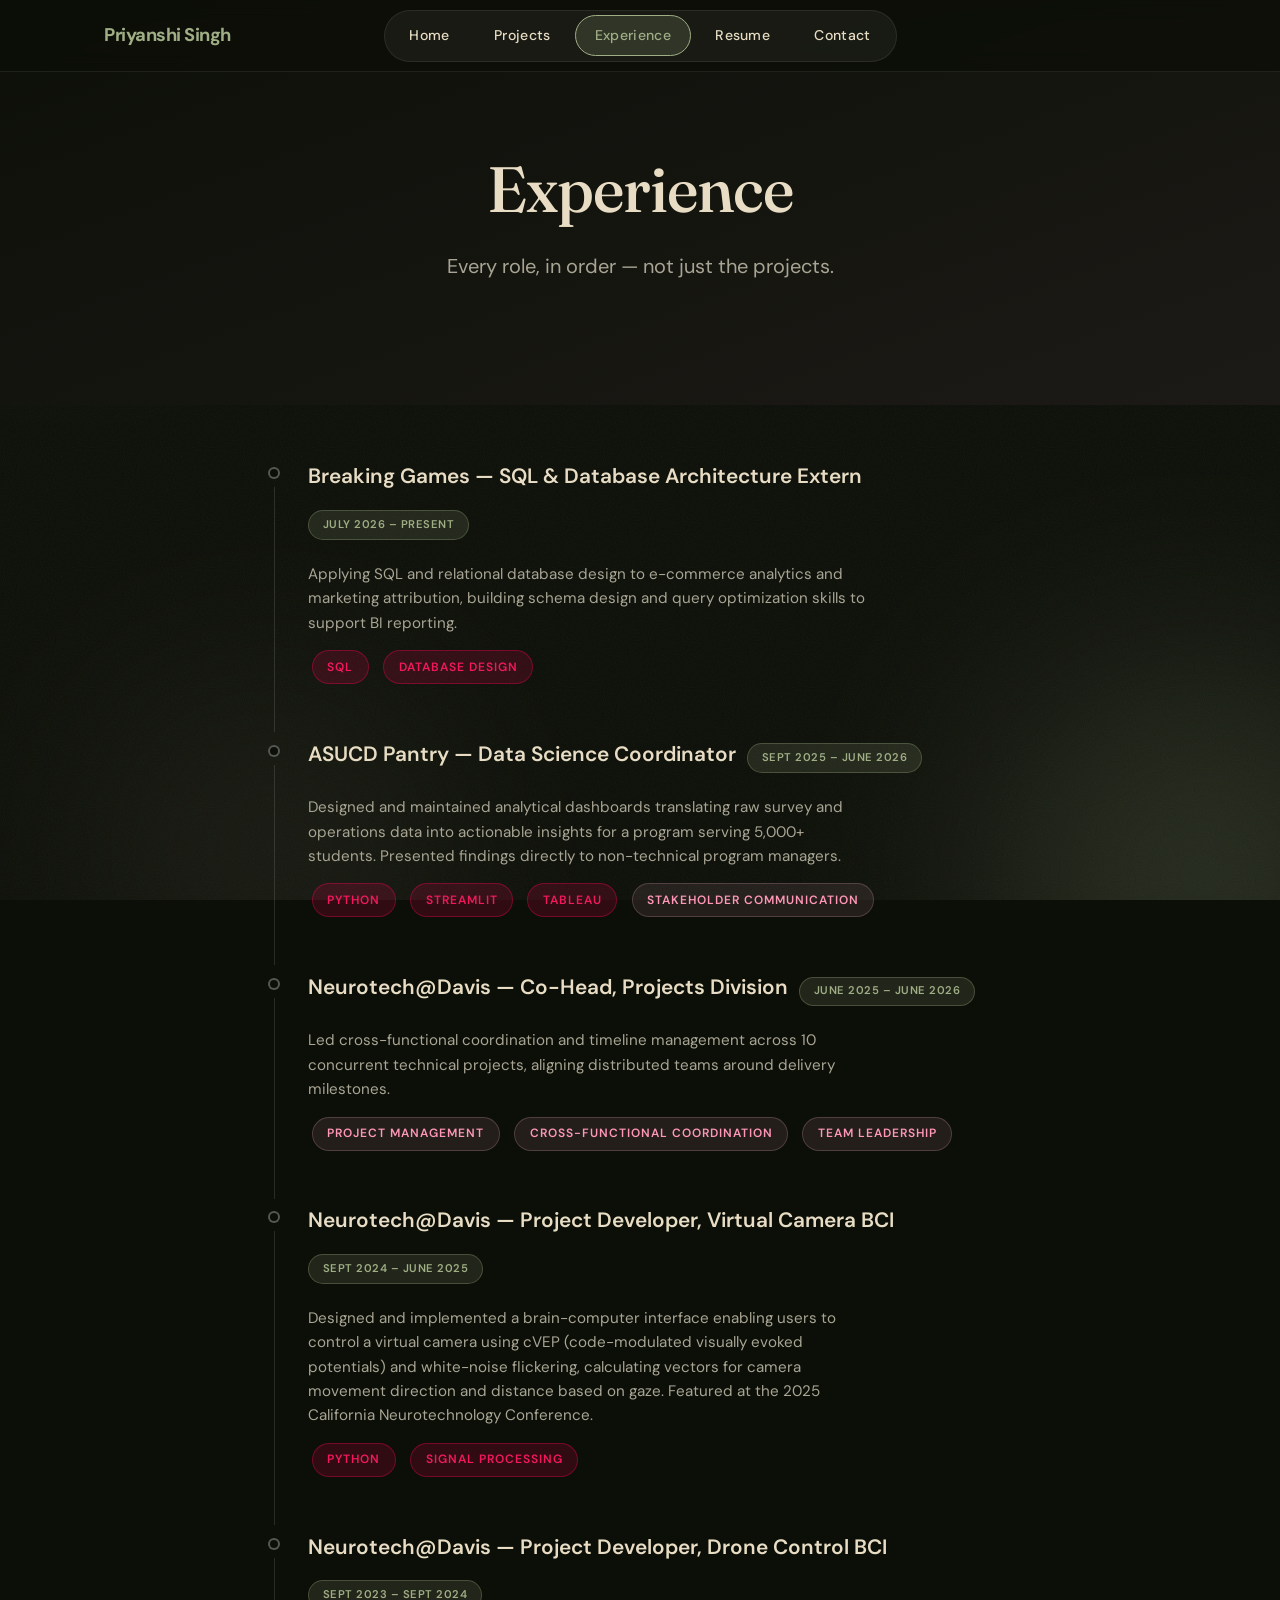
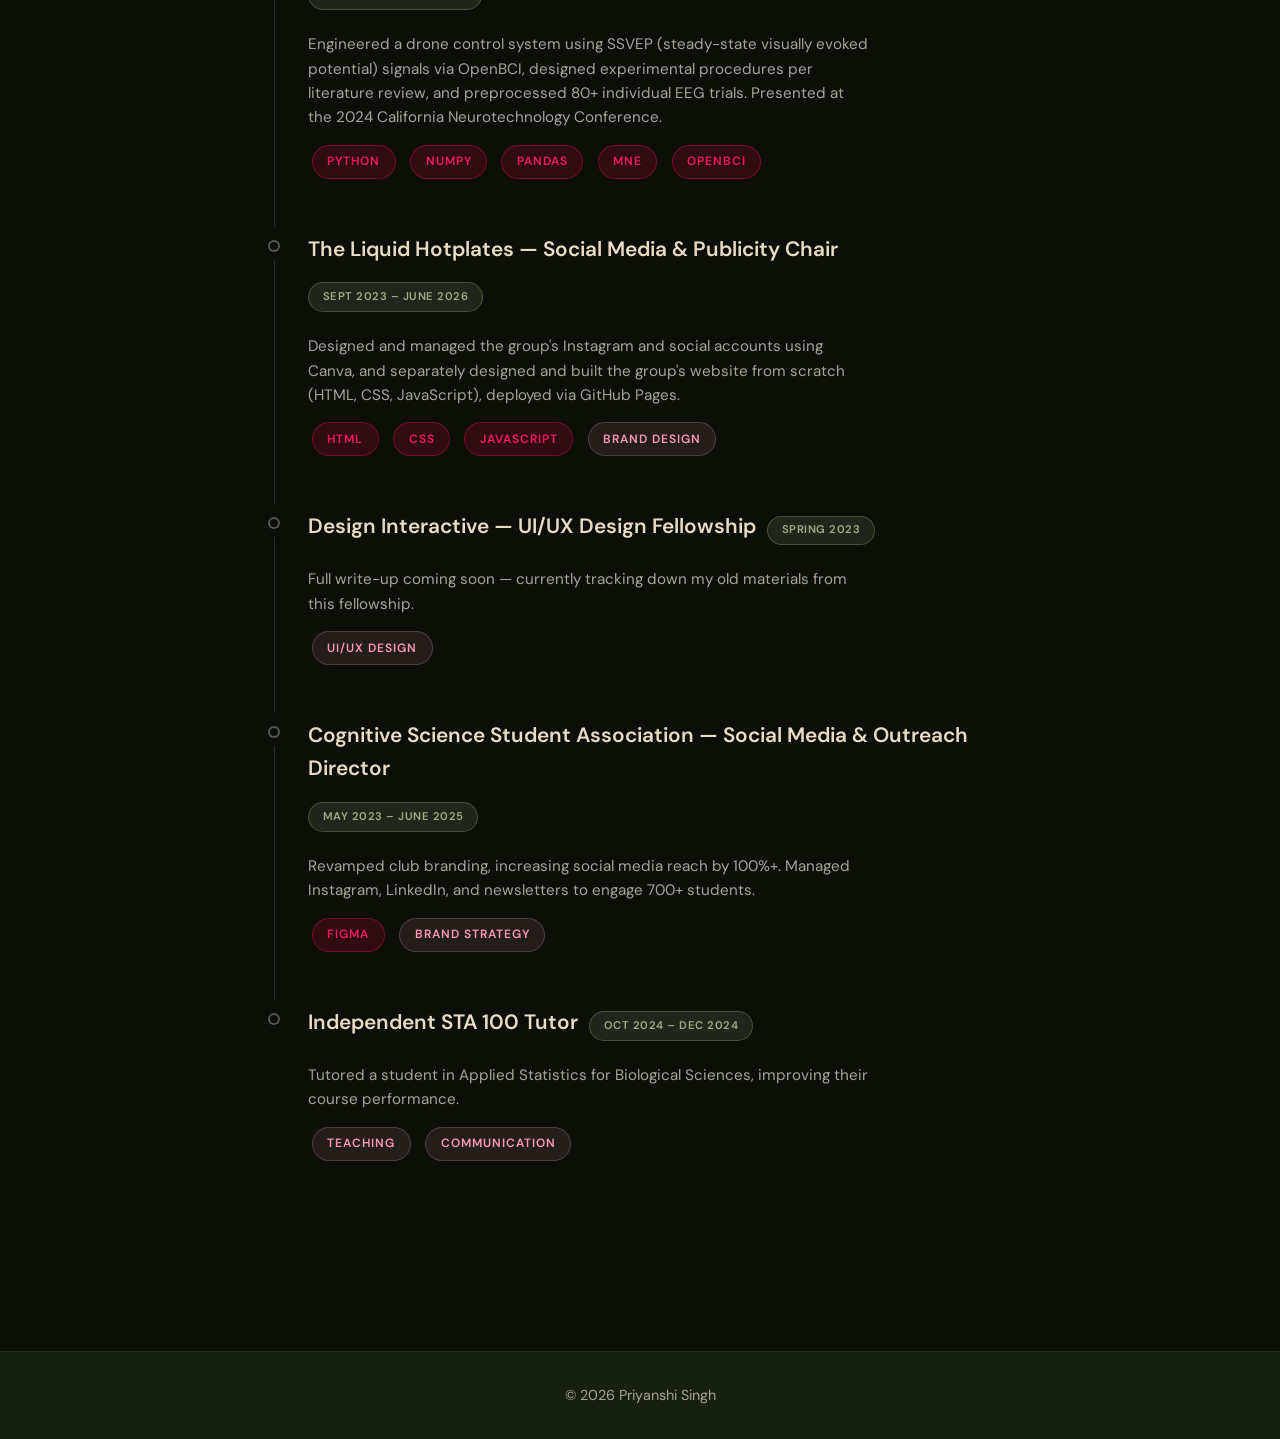
==== experience.html @ d564fd3f "major updates" ====
<!DOCTYPE html>
<html lang="en">
<head>
  <meta charset="UTF-8">
  <meta name="viewport" content="width=device-width, initial-scale=1.0">
  <title>Experience — Priyanshi Singh</title>
  <link rel="stylesheet" href="styles.css">
</head>
<body>

  <div class="page-aurora-bg small"><div class="aurora-noise"></div><div class="aurora-blob-cream"></div></div>

  <!-- Navigation -->
  <nav class="navbar">
    <div class="nav-container">
      <div class="nav-left">
        <a href="index.html" class="site-name">Priyanshi Singh</a>
      </div>
      <div class="nav-pill">
        <ul class="nav-links">
          <li><a href="index.html">Home</a></li>
          <li><a href="index.html#projects">Projects</a></li>
          <li><a href="experience.html" class="active">Experience</a></li>
          <li><a href="resume.pdf" target="_blank">Resume</a></li>
          <li><a href="index.html#contact">Contact</a></li>
        </ul>
      </div>
    </div>
  </nav>

  <!-- Hero -->
  <section class="hero" style="min-height: 45vh;">
    <div class="hero-content">
      <h1 class="reveal-text">Experience</h1>
      <p class="reveal-text">Every role, in order — not just the projects.</p>
    </div>
  </section>

  <!-- Timeline -->
  <section class="section" style="padding-top: 2rem;">
    <div class="container">
      <div class="projects-timeline">

        <div class="timeline-item">
          <div class="timeline-marker"><div class="timeline-dot"></div></div>
          <div class="timeline-content">
            <div class="timeline-header-row">
              <span class="timeline-event-title">Breaking Games — SQL & Database Architecture Extern</span>
              <span class="project-date">July 2026 – Present</span>
            </div>
            <p class="timeline-event-blurb">Applying SQL and relational database design to e-commerce analytics and marketing attribution, building schema design and query optimization skills to support BI reporting.</p>
            <div class="badge-row" style="justify-content: flex-start;">
              <span class="tech-badge">SQL</span>
              <span class="tech-badge">Database Design</span>
            </div>
          </div>
        </div>

        <div class="timeline-item">
          <div class="timeline-marker"><div class="timeline-dot"></div></div>
          <div class="timeline-content">
            <div class="timeline-header-row">
              <span class="timeline-event-title">ASUCD Pantry — Data Science Coordinator</span>
              <span class="project-date">Sept 2025 – June 2026</span>
            </div>
            <p class="timeline-event-blurb">Designed and maintained analytical dashboards translating raw survey and operations data into actionable insights for a program serving 5,000+ students. Presented findings directly to non-technical program managers.</p>
            <div class="badge-row" style="justify-content: flex-start;">
              <span class="tech-badge">Python</span>
              <span class="tech-badge">Streamlit</span>
              <span class="tech-badge">Tableau</span>
              <span class="soft-skill-badge">Stakeholder Communication</span>
            </div>
          </div>
        </div>

        <div class="timeline-item">
          <div class="timeline-marker"><div class="timeline-dot"></div></div>
          <div class="timeline-content">
            <div class="timeline-header-row">
              <span class="timeline-event-title">Neurotech@Davis — Co-Head, Projects Division</span>
              <span class="project-date">June 2025 – June 2026</span>
            </div>
            <p class="timeline-event-blurb">Led cross-functional coordination and timeline management across 10 concurrent technical projects, aligning distributed teams around delivery milestones.</p>
            <div class="badge-row" style="justify-content: flex-start;">
              <span class="soft-skill-badge">Project Management</span>
              <span class="soft-skill-badge">Cross-Functional Coordination</span>
              <span class="soft-skill-badge">Team Leadership</span>
            </div>
          </div>
        </div>

        <div class="timeline-item">
          <div class="timeline-marker"><div class="timeline-dot"></div></div>
          <div class="timeline-content">
            <div class="timeline-header-row">
              <span class="timeline-event-title">Neurotech@Davis — Project Developer, Virtual Camera BCI</span>
              <span class="project-date">Sept 2024 – June 2025</span>
            </div>
            <p class="timeline-event-blurb">Designed and implemented a brain-computer interface enabling users to control a virtual camera using cVEP (code-modulated visually evoked potentials) and white-noise flickering, calculating vectors for camera movement direction and distance based on gaze. Featured at the 2025 California Neurotechnology Conference.</p>
            <div class="badge-row" style="justify-content: flex-start;">
              <span class="tech-badge">Python</span>
              <span class="tech-badge">Signal Processing</span>
            </div>
          </div>
        </div>

        <div class="timeline-item">
          <div class="timeline-marker"><div class="timeline-dot"></div></div>
          <div class="timeline-content">
            <div class="timeline-header-row">
              <span class="timeline-event-title">Neurotech@Davis — Project Developer, Drone Control BCI</span>
              <span class="project-date">Sept 2023 – Sept 2024</span>
            </div>
            <p class="timeline-event-blurb">Engineered a drone control system using SSVEP (steady-state visually evoked potential) signals via OpenBCI, designed experimental procedures per literature review, and preprocessed 80+ individual EEG trials. Presented at the 2024 California Neurotechnology Conference.</p>
            <div class="badge-row" style="justify-content: flex-start;">
              <span class="tech-badge">Python</span>
              <span class="tech-badge">NumPy</span>
              <span class="tech-badge">pandas</span>
              <span class="tech-badge">MNE</span>
              <span class="tech-badge">OpenBCI</span>
            </div>
          </div>
        </div>

        <div class="timeline-item">
          <div class="timeline-marker"><div class="timeline-dot"></div></div>
          <div class="timeline-content">
            <div class="timeline-header-row">
              <span class="timeline-event-title">The Liquid Hotplates — Social Media & Publicity Chair</span>
              <span class="project-date">Sept 2023 – June 2026</span>
            </div>
            <p class="timeline-event-blurb">Designed and managed the group's Instagram and social accounts using Canva, and separately designed and built the group's website from scratch (HTML, CSS, JavaScript), deployed via GitHub Pages.</p>
            <div class="badge-row" style="justify-content: flex-start;">
              <span class="tech-badge">HTML</span>
              <span class="tech-badge">CSS</span>
              <span class="tech-badge">JavaScript</span>
              <span class="soft-skill-badge">Brand Design</span>
            </div>
          </div>
        </div>

        <div class="timeline-item">
          <div class="timeline-marker"><div class="timeline-dot"></div></div>
          <div class="timeline-content">
            <div class="timeline-header-row">
              <span class="timeline-event-title">Design Interactive — UI/UX Design Fellowship</span>
              <span class="project-date">Spring 2023</span>
            </div>
            <p class="timeline-event-blurb">Full write-up coming soon — currently tracking down my old materials from this fellowship.</p>
            <div class="badge-row" style="justify-content: flex-start;">
              <span class="soft-skill-badge">UI/UX Design</span>
            </div>
          </div>
        </div>

        <div class="timeline-item">
          <div class="timeline-marker"><div class="timeline-dot"></div></div>
          <div class="timeline-content">
            <div class="timeline-header-row">
              <span class="timeline-event-title">Cognitive Science Student Association — Social Media & Outreach Director</span>
              <span class="project-date">May 2023 – June 2025</span>
            </div>
            <p class="timeline-event-blurb">Revamped club branding, increasing social media reach by 100%+. Managed Instagram, LinkedIn, and newsletters to engage 700+ students.</p>
            <div class="badge-row" style="justify-content: flex-start;">
              <span class="tech-badge">Figma</span>
              <span class="soft-skill-badge">Brand Strategy</span>
            </div>
          </div>
        </div>

        <div class="timeline-item">
          <div class="timeline-marker"><div class="timeline-dot"></div></div>
          <div class="timeline-content">
            <div class="timeline-header-row">
              <span class="timeline-event-title">Independent STA 100 Tutor</span>
              <span class="project-date">Oct 2024 – Dec 2024</span>
            </div>
            <p class="timeline-event-blurb">Tutored a student in Applied Statistics for Biological Sciences, improving their course performance.</p>
            <div class="badge-row" style="justify-content: flex-start;">
              <span class="soft-skill-badge">Teaching</span>
              <span class="soft-skill-badge">Communication</span>
            </div>
          </div>
        </div>

      </div>
    </div>
  </section>

  <!-- Footer -->
  <footer>
    <p>&copy; 2026 Priyanshi Singh</p>
  </footer>

  <script src="js/reveal-text.js"></script>
</body>
</html>
---- styles.css ----
/* ====================================================================
   PRIYANSHI SINGH — PORTFOLIO STYLES
   Dark theme: near-black background, dark green (#40541D) card fills that
   brighten into a lighter sage green (#A0AE85) on hover/flip. Burnt orange
   (#8B7BB5) as the one sparing accent, for tech-stack badges. Adapted from
   the LHP glass-card design system (flip cards, pill nav, reveal-text anim).
   ==================================================================== */

/* ===== FONTS ===== */
@import url('https://api.fontshare.com/v2/css?f[]=general-sans@400,500,600,700&display=swap');
@import url('https://fonts.googleapis.com/css2?family=DM+Sans:ital,opsz,wght@0,9..40,100..1000;1,9..40,100..1000&display=swap');
@import url('https://fonts.googleapis.com/css2?family=Fraunces:ital,opsz,wght@0,9..144,300..700;1,9..144,300..700&display=swap');

/* ===== COLOR VARIABLES ===== */
:root {
  --primary: #36461b;        /* dark olive green — buttons, nav, links */
  --primary-light: #A0AE85;  /* lighter sage green — text/links/accents on dark bg, card-back hover fill */
  --primary-dark: #1F2A10;   /* deepest green — dark text sitting on light-green fills */
  --card-fill: #2B3319;      /* muted dark olive — card front fill, calmer than --primary */
  --accent: #ff0055;         /* deep berry — Technical tags */
  --accent-light: #f3185d;   /* lighter berry tint — badge text, legible on near-black */
  --soft-accent: #a57a88;       /* deeper rose — controls the badge's background/border tint */
  --soft-accent-light: #ff97b8; /* dusty rose — controls the visible badge TEXT, tweak this one first */
  --gold: #C29B10;           /* gold/mustard — soft-skill badges only */

  --bg: #0C0F08;             /* near-black with a cool green cast — main background */
  --bg-soft: #171F0F;        /* slightly lighter dark green — alternating sections, footer */
  --text-light: #E8DDC4;     /* genuine cream — headings, body text (was near-white) */
  --text-muted: #A9A594;     /* muted warm gray — secondary text */
  --cream: #D8CBAA;          /* warm parchment/cream — Soft Skills category only */
  --white: #FFFFFF;
  --border-soft: rgba(255, 255, 255, 0.08);
}

/* ===== GLOBAL RESET ===== */
* {
  margin: 0;
  padding: 0;
  box-sizing: border-box;
}

body {
  font-family: 'DM Sans', 'General Sans', sans-serif;
  background-color: var(--bg);
  color: var(--text-light);
  line-height: 1.6;
}

a { color: inherit; }

/* ====================================================================
   NAVIGATION BAR
   ==================================================================== */

.navbar {
  position: fixed;
  top: 0;
  width: 100%;
  background: rgba(12, 15, 8, 0.85);
  backdrop-filter: blur(10px);
  z-index: 1000;
  border-bottom: 1px solid var(--border-soft);
  padding: 0.6rem 0;
}

.nav-container {
  max-width: 1200px;
  margin: 0 auto;
  padding: 0 5%;
  display: grid;
  grid-template-columns: minmax(0, 1fr) auto minmax(0, 1fr);
  align-items: center;
}

.nav-left {
  grid-column: 1;
  display: flex;
  align-items: center;
  gap: 0.8rem;
  min-width: 0;
}

.site-name {
  font-size: 1.15rem;
  font-weight: 700;
  color: var(--primary-light);
  letter-spacing: -0.5px;
  white-space: nowrap;
  overflow: hidden;
  text-overflow: ellipsis;
  min-width: 0;
  text-decoration: none;
}

.nav-pill {
  grid-column: 2;
  justify-self: center;
}

.nav-links {
  list-style: none;
  display: flex;
  gap: 0.25rem;
  align-items: center;
  background: rgba(255, 255, 255, 0.05);
  border: 1px solid var(--border-soft);
  border-radius: 50px;
  padding: 0.3rem;
}

.nav-links a {
  display: inline-block;
  color: var(--text-light);
  text-decoration: none;
  font-weight: 500;
  font-size: 0.88rem;
  letter-spacing: 0.3px;
  padding: 0.5rem 1.2rem;
  border-radius: 50px;
  border: 1px solid transparent;
  transition: background 0.25s ease, border-color 0.25s ease, color 0.25s ease;
}

.nav-links a:hover,
.nav-links a.active {
  background: rgba(160, 174, 133, 0.18);
  border-color: var(--primary-light);
  color: var(--primary-light);
}

/* ====================================================================
   TYPOGRAPHY
   ==================================================================== */

h1, h2 {
  font-family: 'Fraunces', serif;
}

h3 {
  font-family: 'DM Sans', 'General Sans', sans-serif;
}

h1 {
  font-size: 4rem;
  font-weight: 500;
  line-height: 1.1;
  letter-spacing: -1px;
  color: var(--text-light);
}

h2 {
  font-size: 2.5rem;
  font-weight: 500;
  color: var(--text-light);
  margin-bottom: 1rem;
  text-align: center;
  letter-spacing: -0.5px;
}

h3 {
  font-size: 1.5rem;
  font-weight: 600;
  color: var(--text-light);
  letter-spacing: -0.3px;
}

/* Italic accent — for a single word or phrase set apart within a heading,
   e.g. <h1>Data Analyst & <em>Storyteller</em></h1> */
em {
  font-family: 'Fraunces', serif;
  font-style: italic;
  font-weight: 400;
  color: var(--primary-light);
}

/* ====================================================================
   LAYOUT & SECTIONS
   ==================================================================== */

.container {
  max-width: 1200px;
  margin: 0 auto;
  padding: 0 5%;
}

.section {
  padding: 6rem 0;
}

.section-intro {
  max-width: 700px;
  margin: 0 auto 3rem;
  text-align: center;
  font-size: 1.1rem;
  color: var(--text-muted);
  line-height: 1.5;
}

/* ====================================================================
   HERO
   ==================================================================== */

.hero {
  min-height: 75vh;
  display: flex;
  align-items: center;
  justify-content: center;
  text-align: center;
  padding: 8rem 5% 4rem;
  background: linear-gradient(160deg, var(--bg) 0%, #1C1A16 100%);
  position: relative;
  overflow: hidden;
}

.hero-content {
  position: relative;
  z-index: 2;
  max-width: 900px;
}

.hero h1 {
  margin-bottom: 1.5rem;
  font-size: 4rem;
  white-space: nowrap;
}

.hero p {
  font-size: 1.25rem;
  margin-bottom: 2rem;
  line-height: 1.7;
  color: var(--text-muted);
}

/* Letter-by-letter reveal animation */
.reveal-text .letter {
  display: inline-block;
  opacity: 0;
  transform: translateY(30px);
  animation: letter-reveal 0.6s cubic-bezier(0.22, 1, 0.36, 1) forwards;
  animation-delay: var(--letter-delay, 0s);
}

@keyframes letter-reveal {
  to { opacity: 1; transform: translateY(0); }
}

.hero p.reveal-text .letter {
  animation-name: letter-reveal-tagline;
}

@keyframes letter-reveal-tagline {
  to { opacity: 0.95; transform: translateY(0); }
}

.social-links {
  display: flex;
  gap: 1.25rem;
  justify-content: center;
  flex-wrap: wrap;
  margin-top: 1.5rem;
}

/* ====================================================================
   BUTTONS
   Default: dark green fill, white text. Hover: brightens to the lighter
   sage green with dark text — the "highlight into the green" effect,
   readable both directions since it flips fill AND text color together.
   ==================================================================== */

.btn {
  display: inline-block;
  padding: 1rem 2.5rem;
  background-color: var(--primary);
  color: var(--white);
  text-decoration: none;
  font-weight: 600;
  border-radius: 50px;
  transition: all 0.3s ease;
  border: 1px solid var(--primary);
  cursor: pointer;
  font-size: 1rem;
}

.btn:hover {
  background-color: var(--primary-light);
  border-color: var(--primary-light);
  color: var(--primary-dark);
  transform: translateY(-3px);
  box-shadow: 0 12px 28px rgba(160, 174, 133, 0.35);
}

.btn-outline {
  background-color: transparent;
  border: 2px solid var(--primary-light);
  color: var(--primary-light);
}

.btn-outline:hover {
  background-color: var(--primary);
  border-color: var(--primary);
  color: var(--white);
}

.btn-small {
  display: inline-block;
  padding: 0.75rem 1.75rem;
  background-color: var(--primary-dark);
  color: var(--primary-light);
  text-decoration: none;
  font-weight: 600;
  border-radius: 50px;
  transition: all 0.3s;
  font-size: 0.9rem;
}

.btn-small:hover {
  background-color: var(--primary-light);
  color: var(--primary-dark);
  transform: translateY(-2px);
}

.back-link {
  display: inline-block;
  color: var(--text-muted);
  font-size: 0.85rem;
  text-decoration: none;
  margin-bottom: 1.5rem;
  transition: color 0.2s ease;
}

.back-link:hover {
  color: var(--primary-light);
}

/* ====================================================================
   PROJECT / INFO FLIP CARDS
   Front: dark green (--primary), white text. Flips on hover to the
   lighter brand green (--primary-light) on the back, with dark text for
   contrast against that lighter fill.
   ==================================================================== */

.info-flip-grid {
  display: grid;
  grid-template-columns: repeat(auto-fit, minmax(300px, 1fr));
  gap: 2rem;
  max-width: 1100px;
  margin: 0 auto;
}

.info-flip-card {
  background-color: transparent;
  height: 340px;
  perspective: 1000px;
}

.info-flip-inner {
  position: relative;
  width: 100%;
  height: 100%;
  text-align: center;
  transition: transform 0.6s;
  transform-style: preserve-3d;
}

.info-flip-card:hover .info-flip-inner {
  transform: rotateY(180deg);
}

.info-flip-front,
.info-flip-back {
  position: absolute;
  width: 100%;
  height: 100%;
  -webkit-backface-visibility: hidden;
  backface-visibility: hidden;
  border-radius: 18px;
  display: flex;
  flex-direction: column;
  justify-content: center;
  align-items: center;
  padding: 2rem;
}

.info-flip-front {
  background: var(--bg-soft);
  border: 1px solid rgba(255, 255, 255, 0.08);
  box-shadow: 0 8px 24px rgba(0, 0, 0, 0.4);
}

.info-flip-back {
  background: var(--primary-light);
  border: 1px solid rgba(255, 255, 255, 0.1);
  transform: rotateY(180deg);
  box-shadow: 0 8px 24px rgba(0, 0, 0, 0.4);
}

.info-flip-front .feature-icon {
  font-size: 3rem;
  margin-bottom: 1rem;
}

.project-date {
  display: inline-block;
  font-size: 0.7rem;
  font-weight: 600;
  letter-spacing: 0.5px;
  text-transform: uppercase;
  color: var(--primary-light);
  background: rgba(160, 174, 133, 0.15);
  border: 1px solid rgba(160, 174, 133, 0.3);
  padding: 0.3rem 0.85rem;
  border-radius: 20px;
  margin-top: 0.4rem;
  margin-bottom: 0.9rem;
}

/* Status flags (e.g. "Work in Progress") keep the pill look project-date
   used to have — a badge makes sense for a status, less so for a plain date. */
.status-badge {
  display: inline-block;
  font-size: 0.7rem;
  font-weight: 600;
  letter-spacing: 0.5px;
  text-transform: uppercase;
  color: var(--primary-light);
  background: rgba(160, 174, 133, 0.15);
  border: 1px solid rgba(160, 174, 133, 0.3);
  padding: 0.3rem 0.85rem;
  border-radius: 20px;
  margin-bottom: 2rem;
}

.info-flip-front h3 {
  color: var(--white);
}

.info-flip-back h3 {
  color: var(--primary-dark);
}

.info-flip-front h3,
.info-flip-back h3 {
  font-size: 1.4rem;
  margin-bottom: 0.75rem;
}

.info-flip-front p {
  color: rgba(255, 255, 255, 0.85);
}

.info-flip-back p {
  color: rgba(31, 42, 16, 0.85); /* primary-dark at partial opacity, readable on the light-green back */
}

.info-flip-front p,
.info-flip-back p {
  line-height: 1.6;
  margin-bottom: 1.25rem;
  font-size: 0.95rem;
}

/* Card-front tech badges: tighter and clipped so nothing spills past the
   rounded card edges, since a card's content box can be as narrow as
   ~236px (300px min card width minus 2rem padding on each side). */
.info-flip-front,
.info-flip-back {
  overflow: hidden;
}

.info-flip-front .badge-row {
  width: 100%;
  gap: 0.3rem;
}

.info-flip-front .tech-badge {
  font-size: 0.65rem;
  padding: 0.32rem 0.65rem;
  margin: 0.15rem;
  color: var(--accent-light);
  background: color-mix(in srgb, var(--accent) 22%, transparent);
  border-color: color-mix(in srgb, var(--accent-light) 40%, transparent);
}

/* ====================================================================
   BADGES
   ==================================================================== */

.skill-badge {
  display: inline-flex;
  align-items: center;
  font-size: 0.8rem;
  font-weight: 600;
  color: var(--gold);
  background: rgba(194, 155, 16, 0.15);
  border: 1px solid rgba(194, 155, 16, 0.3);
  padding: 0.45rem 1rem;
  border-radius: 20px;
  margin: 0.25rem;
}

.tech-badge {
  display: inline-flex;
  align-items: center;
  font-size: 0.75rem;
  font-weight: 600;
  text-transform: uppercase;
  letter-spacing: 1px;
  color: var(--accent-light);
  background: color-mix(in srgb, var(--accent) 15%, transparent);
  border: 1px solid color-mix(in srgb, var(--accent) 35%, transparent);
  padding: 0.4rem 0.9rem;
  border-radius: 20px;
  margin: 0.25rem;
}

/* Soft-skill tags for project cards — sits next to tech-badge, same size
   and shape, but muted gray instead of lavender so the two categories
   read as distinct without introducing a new color into the palette. */
.soft-skill-badge {
  display: inline-flex;
  align-items: center;
  font-size: 0.75rem;
  font-weight: 600;
  text-transform: uppercase;
  letter-spacing: 1px;
  color: var(--soft-accent-light);
  background: color-mix(in srgb, var(--soft-accent) 15%, transparent);
  border: 1px solid color-mix(in srgb, var(--soft-accent) 35%, transparent);
  padding: 0.4rem 0.9rem;
  border-radius: 20px;
  margin: 0.25rem;
}

.badge-row {
  display: flex;
  flex-wrap: wrap;
  justify-content: center;
  gap: 0.4rem;
}

/* ====================================================================
   AURORA BACKGROUND ACCENT
   ==================================================================== */

.page-aurora-bg {
  position: fixed;
  inset: 0;
  z-index: -1;
  overflow: hidden;
  pointer-events: none;
}

.page-aurora-bg::before,
.page-aurora-bg::after {
  content: '';
  position: absolute;
  width: 55vw;
  height: 55vw;
  border-radius: 50%;
  filter: blur(120px);
  opacity: 0.25;
}

.page-aurora-bg::before {
  background: var(--primary);
  top: -15%;
  left: -10%;
  animation: aurora-drift-a 20s ease-in-out infinite alternate;
}

.page-aurora-bg::after {
  background: var(--primary-light);
  bottom: -20%;
  right: -10%;
  animation: aurora-drift-b 24s ease-in-out infinite alternate;
}

.page-aurora-bg.small::before,
.page-aurora-bg.small::after {
  width: 32vw;
  height: 32vw;
  opacity: 0.2;
}

.aurora-blob-orange {
  position: absolute;
  width: 36vw;
  height: 36vw;
  border-radius: 50%;
  filter: blur(120px);
  opacity: 0.18;
  background: var(--accent);
  top: 30%;
  left: 35%;
  animation: aurora-drift-c 26s ease-in-out infinite alternate;
}

.aurora-blob-cream {
  position: absolute;
  width: 32vw;
  height: 32vw;
  border-radius: 50%;
  filter: blur(120px);
  opacity: 0.14;
  background: var(--cream);
  bottom: -10%;
  left: 10%;
  animation: aurora-drift-d 23s ease-in-out infinite alternate;
}

.page-aurora-bg.small .aurora-blob-cream {
  width: 22vw;
  height: 22vw;
  opacity: 0.1;
}

.aurora-noise {
  position: absolute;
  inset: 0;
  z-index: 1;
  opacity: 0.05;
  mix-blend-mode: overlay;
  background-image: url("data:image/svg+xml,%3Csvg xmlns='http://www.w3.org/2000/svg' width='120' height='120'%3E%3Cfilter id='n'%3E%3CfeTurbulence type='fractalNoise' baseFrequency='0.85' numOctaves='3' stitchTiles='stitch'/%3E%3C/filter%3E%3Crect width='100%25' height='100%25' filter='url(%23n)'/%3E%3C/svg%3E");
}

@keyframes aurora-drift-a {
  to { transform: translate(8%, 8%) scale(1.15); }
}

@keyframes aurora-drift-b {
  to { transform: translate(-8%, -8%) scale(1.2); }
}

@keyframes aurora-drift-c {
  to { transform: translate(-10%, 12%) scale(1.12); }
}

@keyframes aurora-drift-d {
  to { transform: translate(9%, -10%) scale(1.1); }
}

/* ====================================================================
   GLASS CARD
   Frosted/translucent card style — used for skill category groupings.
   Prefer this over a solid fill wherever a card doesn't need to carry a
   big brand-color block (like the timeline dots/badges already do).
   ==================================================================== */

.glass-card {
  background: rgba(255, 255, 255, 0.04);
  backdrop-filter: blur(14px);
  -webkit-backdrop-filter: blur(14px);
  border: 1px solid rgba(255, 255, 255, 0.09);
  border-radius: 18px;
  padding: 1.5rem 1.5rem 1.25rem;
  box-shadow: 0 8px 24px rgba(0, 0, 0, 0.3);
  text-align: left;
}

.skills-grid {
  display: grid;
  grid-template-columns: repeat(auto-fit, minmax(230px, 1fr));
  gap: 1.5rem;
  max-width: 1000px;
  margin: 0 auto;
}

.skill-category-title {
  font-family: 'DM Sans', 'General Sans', sans-serif;
  font-size: 1.05rem;
  font-weight: 700;
  color: var(--text-light);
  margin-bottom: 1rem;
}

.skill-category-title .skill-category-icon {
  margin-right: 0.4rem;
}

/* Color-coded skill category cards — set --cat-color on the card, then
   the title and pills inside pick it up automatically. */
.skill-card--rose { --cat-color: var(--soft-accent-light); }

.skill-card {
  text-align: center;
}

.skill-card .badge-row {
  justify-content: center;
}

/* Category titles stay neutral cream — the pills carry the color signal, not the heading. */

.skill-pill {
  display: inline-flex;
  align-items: center;
  font-size: 0.75rem;
  font-weight: 600;
  text-transform: uppercase;
  letter-spacing: 1px;
  color: var(--cat-color);
  background: color-mix(in srgb, var(--cat-color) 16%, transparent);
  border: 1px solid color-mix(in srgb, var(--cat-color) 40%, transparent);
  padding: 0.4rem 0.9rem;
  border-radius: 20px;
  margin: 0.25rem;
}

/* ====================================================================
   PROJECT CARDS
   Glass-card grid, ordered by relevance rather than date. Replaces the
   chronological timeline — a portfolio isn't a resume, so leading with
   the most relevant work (not the most recent) is the right call here.
   ==================================================================== */

.projects-grid {
  display: grid;
  grid-template-columns: repeat(auto-fit, minmax(280px, 1fr));
  gap: 1.75rem;
  max-width: 1100px;
  margin: 0 auto;
}

.project-card {
  display: flex;
  flex-direction: column;
  text-decoration: none;
  color: inherit;
  transition: transform 0.25s ease, background 0.25s ease;
}

.project-card:hover {
  transform: translateY(-4px);
  background: rgba(255, 255, 255, 0.07);
}

.project-card-title {
  font-family: 'DM Sans', 'General Sans', sans-serif;
  font-size: 1.15rem;
  font-weight: 600;
  color: var(--text-light);
  margin-bottom: 0.5rem;
  transition: color 0.2s ease;
}

.project-card:hover .project-card-title {
  color: var(--primary-light);
}

.project-card-blurb {
  font-size: 0.92rem;
  color: var(--text-muted);
  line-height: 1.55;
  margin-bottom: 1rem;
  flex-grow: 1;
}

.project-card .badge-row {
  justify-content: flex-start;
}



.projects-timeline {
  max-width: 760px;
  margin: 0 auto;
}

.timeline-item {
  display: flex;
  gap: 1.25rem;
  position: relative;
  text-decoration: none;
  color: inherit;
  border-radius: 14px;
  padding: 1.4rem 1rem 1.4rem 0.5rem;
  margin: 0 -0.5rem;
  transition: background 0.25s ease;
}

.timeline-item:hover {
  background: rgba(160, 174, 133, 0.08);
}

.timeline-marker {
  position: relative;
  flex-shrink: 0;
  width: 1.75rem;
  display: flex;
  justify-content: center;
  padding-top: 0.5rem;
}

.timeline-marker::after {
  content: '';
  position: absolute;
  top: 1.75rem;
  bottom: -2.5rem;
  left: 50%;
  width: 1px;
  background: rgba(255, 255, 255, 0.12);
}

.timeline-item:last-child .timeline-marker::after {
  display: none;
}

.timeline-dot {
  width: 12px;
  height: 12px;
  border-radius: 50%;
  background: var(--bg);
  border: 2px solid rgba(255, 255, 255, 0.3);
  position: relative;
  z-index: 1;
  transition: border-color 0.2s ease, background 0.2s ease;
}

.timeline-item:hover .timeline-dot {
  border-color: var(--primary-light);
  background: var(--primary-light);
}

/* Featured projects: a permanently-filled dot + brighter bold title, so the
   most relevant work stands out without breaking chronological order. */
.timeline-item--featured .timeline-dot {
  width: 16px;
  height: 16px;
  background: var(--primary-light);
  border-color: var(--primary-light);
  box-shadow: 0 0 0 4px rgba(160, 174, 133, 0.18);
}

.timeline-item--featured .timeline-event-title {
  color: var(--primary-light);
  font-weight: 700;
}

.timeline-content {
  flex-grow: 1;
  padding-bottom: 0.25rem;
}

.timeline-header-row {
  display: flex;
  align-items: baseline;
  gap: 0.7rem;
  flex-wrap: wrap;
  margin-bottom: 0.5rem;
}

.timeline-icon {
  font-size: 1.3rem;
}

.timeline-event-title {
  font-family: 'DM Sans', 'General Sans', sans-serif;
  font-size: 1.3rem;
  font-weight: 600;
  color: var(--text-light);
  transition: color 0.2s ease;
}

.timeline-item:hover .timeline-event-title {
  color: var(--primary-light);
}

.timeline-event-blurb {
  font-size: 0.95rem;
  color: var(--text-muted);
  line-height: 1.6;
  margin-bottom: 0.7rem;
  max-width: 560px;
}

/* ====================================================================
   ABOUT LAYOUT — photo (1/3) + text (2/3), side by side
   ==================================================================== */

.about-layout {
  display: flex;
  align-items: center;
  gap: 3rem;
  text-align: left;
  max-width: 900px;
  margin: 0 auto;
}

.about-photo-col {
  flex: 0 0 33%;
  max-width: 33%;
}

.about-photo {
  display: block;
  width: 100%;
  aspect-ratio: 1 / 1;
  object-fit: cover;
  border-radius: 50%;
  border: 3px solid rgba(160, 174, 133, 0.4);
}

.about-text-col {
  flex: 1;
}

.about-text-col h2 {
  text-align: left;
}

@media (max-width: 700px) {
  .about-layout {
    flex-direction: column;
    text-align: center;
  }

  .about-photo-col {
    flex: 0 0 auto;
    max-width: 200px;
    margin: 0 auto;
  }

  .about-text-col h2 {
    text-align: center;
  }
}



/* ====================================================================
   TETRIS / MASONRY GALLERY (project screenshots)
   ==================================================================== */

.tetris-gallery {
  columns: 2 380px;
  column-gap: 1rem;
}

.tetris-gallery img {
  width: 100%;
  display: block;
  border-radius: 12px;
  margin-bottom: 1rem;
  break-inside: avoid;
  cursor: pointer;
  transition: transform 0.3s ease, box-shadow 0.3s ease;
  box-shadow: 0 4px 16px rgba(0, 0, 0, 0.35);
}

.tetris-gallery img:hover {
  transform: scale(1.02);
  box-shadow: 0 10px 30px rgba(160, 174, 133, 0.4);
}

@media (max-width: 600px) {
  .tetris-gallery { columns: 2 160px; }
}

/* ====================================================================
   SCROLL ANIMATIONS
   ==================================================================== */

.fade-in {
  opacity: 0;
  transform: translateY(30px);
  transition: opacity 0.8s ease-out, transform 0.8s ease-out;
}

.fade-in.visible {
  opacity: 1;
  transform: translateY(0);
}

/* ====================================================================
   FOOTER
   ==================================================================== */

footer {
  background-color: var(--bg-soft);
  text-align: center;
  padding: 2rem;
  margin-top: 4rem;
  border-top: 1px solid var(--border-soft);
}

/* Contact and footer share the same background — closing the gap between
   them lets them read as one continuous block instead of two separate
   sections with a seam. */
#contact + footer {
  margin-top: 0;
  border-top: none;
}

footer p {
  color: var(--text-muted);
  font-size: 0.9rem;
}

/* ====================================================================
   RESPONSIVE
   ==================================================================== */

@media (max-width: 768px) {
  .nav-container {
    grid-template-columns: 1fr;
    row-gap: 0.75rem;
    padding: 0 4%;
  }

  .nav-left {
    grid-column: 1;
    justify-self: center;
  }

  .nav-pill {
    grid-column: 1;
    justify-self: stretch;
    width: 100%;
    min-width: 0;
  }

  .nav-links {
    gap: 0;
    justify-content: center;
    overflow-x: auto;
    -webkit-overflow-scrolling: touch;
    scrollbar-width: none;
  }

  .nav-links::-webkit-scrollbar { display: none; }

  .nav-links a {
    padding: 0.55rem 0.9rem;
    font-size: 0.8rem;
    white-space: nowrap;
  }

  h1 { font-size: 2.5rem; }
  h2 { font-size: 2rem; }

  .hero h1 { white-space: normal; }

  .info-flip-grid { grid-template-columns: 1fr; }
}
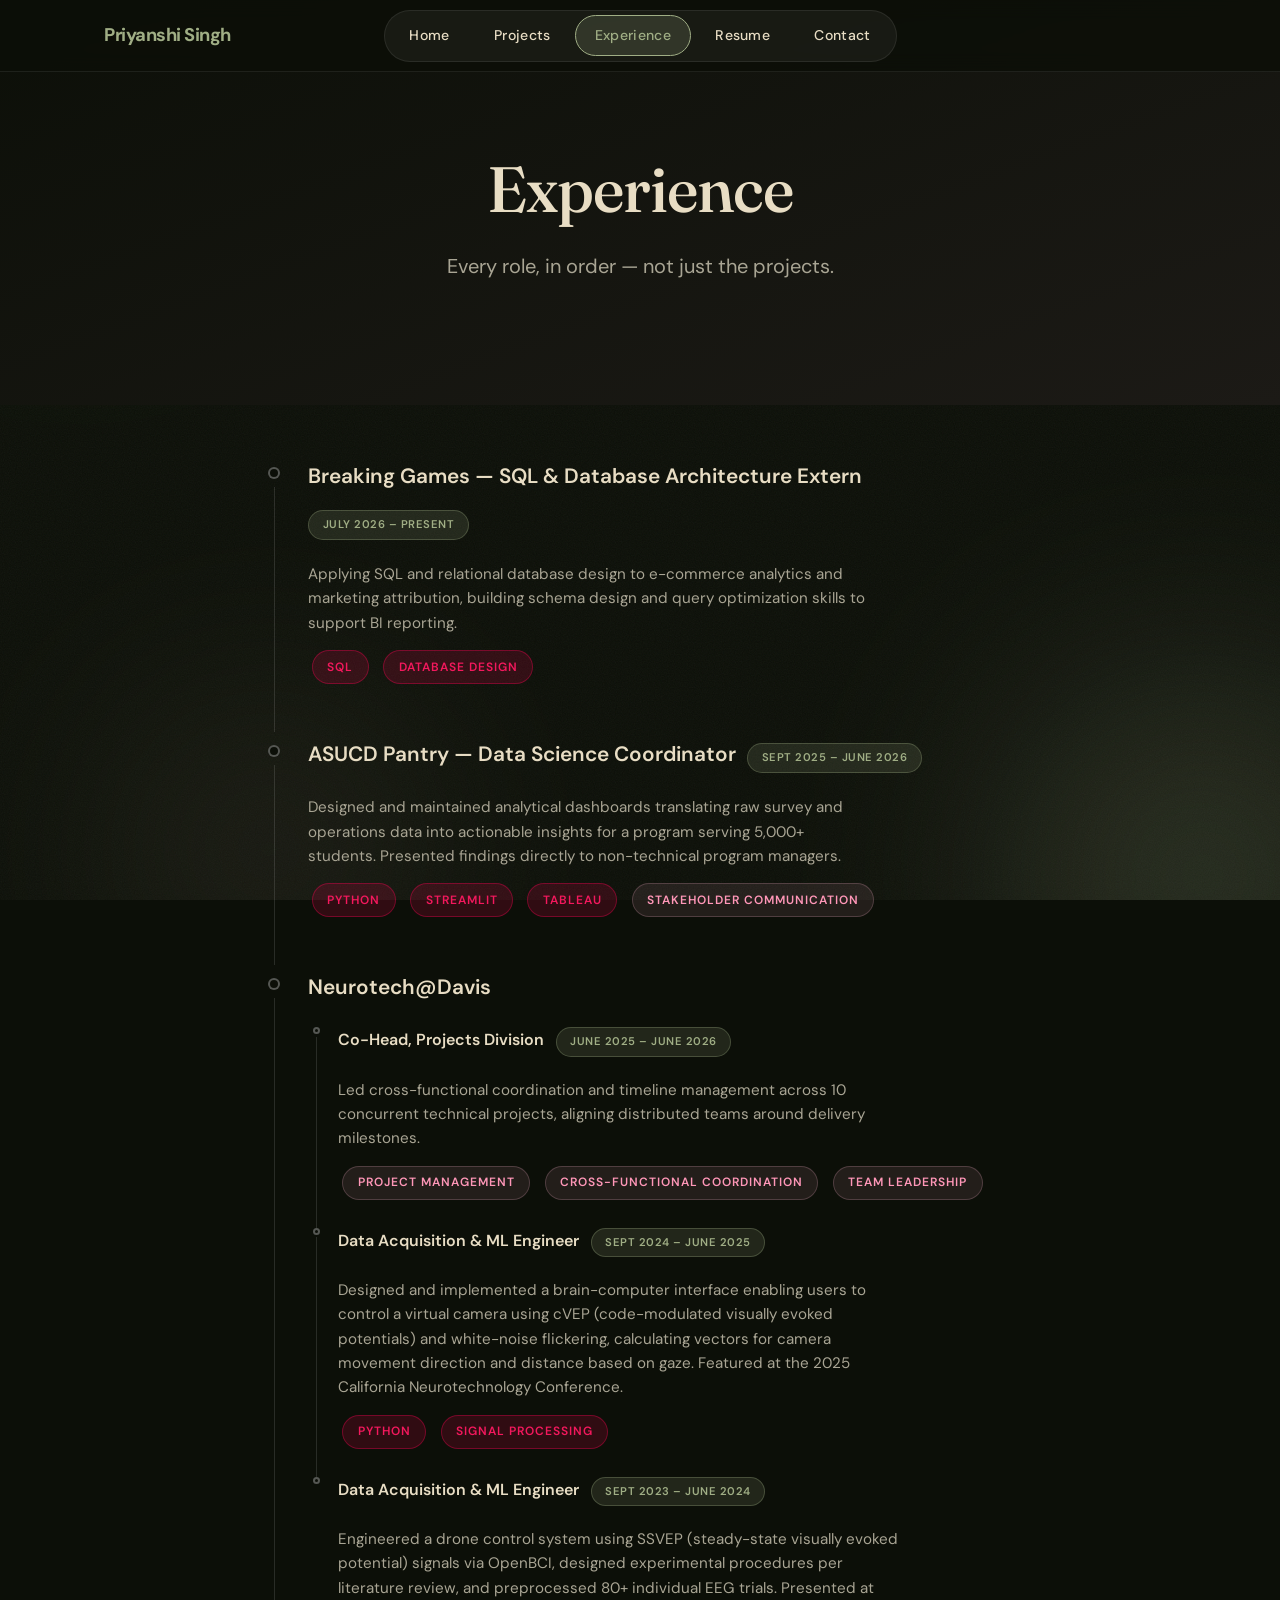
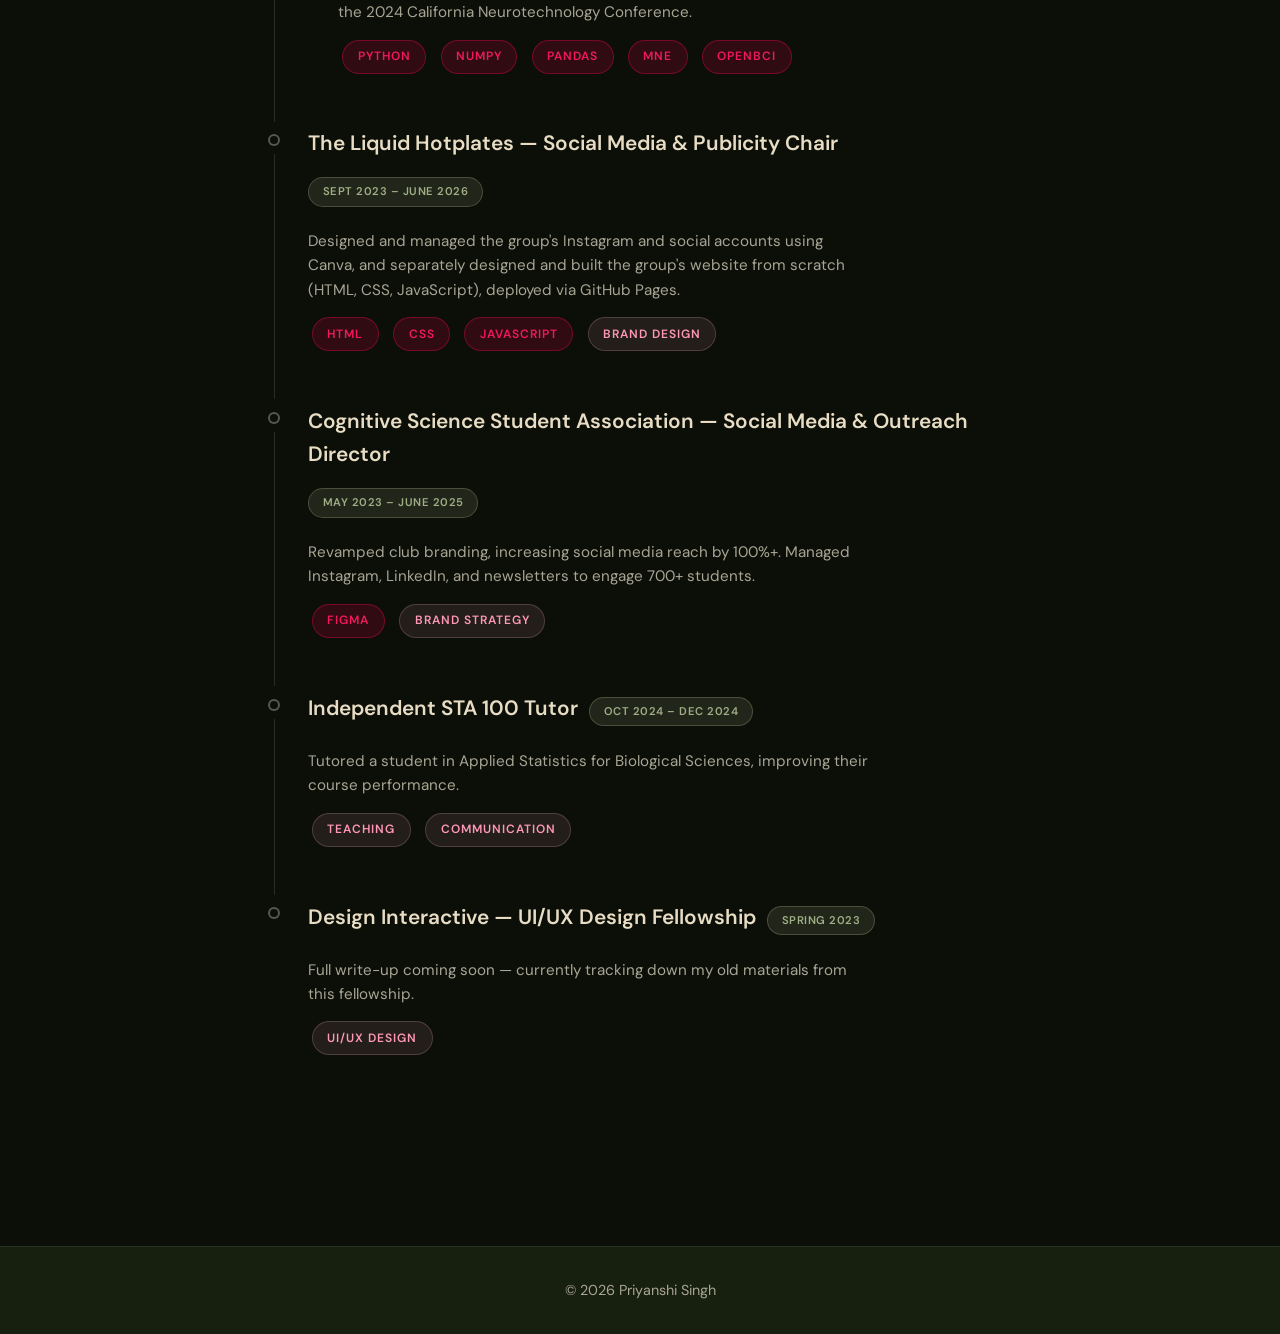
==== commit 232a8a07: "major updates" ====
--- a/experience.html
+++ b/experience.html
@@ -41,7 +41,7 @@
     <div class="container">
       <div class="projects-timeline">
 
-        <div class="timeline-item">
+        <a href="projects/extern-breaking-games.html" class="timeline-item">
           <div class="timeline-marker"><div class="timeline-dot"></div></div>
           <div class="timeline-content">
             <div class="timeline-header-row">
@@ -54,9 +54,9 @@
               <span class="tech-badge">Database Design</span>
             </div>
           </div>
-        </div>
-
-        <div class="timeline-item">
+        </a>
+
+        <a href="projects/asucd-pantry.html" class="timeline-item">
           <div class="timeline-marker"><div class="timeline-dot"></div></div>
           <div class="timeline-content">
             <div class="timeline-header-row">
@@ -71,58 +71,67 @@
               <span class="soft-skill-badge">Stakeholder Communication</span>
             </div>
           </div>
-        </div>
-
-        <div class="timeline-item">
-          <div class="timeline-marker"><div class="timeline-dot"></div></div>
-          <div class="timeline-content">
-            <div class="timeline-header-row">
-              <span class="timeline-event-title">Neurotech@Davis — Co-Head, Projects Division</span>
-              <span class="project-date">June 2025 – June 2026</span>
-            </div>
-            <p class="timeline-event-blurb">Led cross-functional coordination and timeline management across 10 concurrent technical projects, aligning distributed teams around delivery milestones.</p>
-            <div class="badge-row" style="justify-content: flex-start;">
-              <span class="soft-skill-badge">Project Management</span>
-              <span class="soft-skill-badge">Cross-Functional Coordination</span>
-              <span class="soft-skill-badge">Team Leadership</span>
-            </div>
-          </div>
-        </div>
-
-        <div class="timeline-item">
-          <div class="timeline-marker"><div class="timeline-dot"></div></div>
-          <div class="timeline-content">
-            <div class="timeline-header-row">
-              <span class="timeline-event-title">Neurotech@Davis — Project Developer, Virtual Camera BCI</span>
-              <span class="project-date">Sept 2024 – June 2025</span>
-            </div>
-            <p class="timeline-event-blurb">Designed and implemented a brain-computer interface enabling users to control a virtual camera using cVEP (code-modulated visually evoked potentials) and white-noise flickering, calculating vectors for camera movement direction and distance based on gaze. Featured at the 2025 California Neurotechnology Conference.</p>
-            <div class="badge-row" style="justify-content: flex-start;">
-              <span class="tech-badge">Python</span>
-              <span class="tech-badge">Signal Processing</span>
-            </div>
-          </div>
-        </div>
-
-        <div class="timeline-item">
-          <div class="timeline-marker"><div class="timeline-dot"></div></div>
-          <div class="timeline-content">
-            <div class="timeline-header-row">
-              <span class="timeline-event-title">Neurotech@Davis — Project Developer, Drone Control BCI</span>
-              <span class="project-date">Sept 2023 – Sept 2024</span>
-            </div>
-            <p class="timeline-event-blurb">Engineered a drone control system using SSVEP (steady-state visually evoked potential) signals via OpenBCI, designed experimental procedures per literature review, and preprocessed 80+ individual EEG trials. Presented at the 2024 California Neurotechnology Conference.</p>
-            <div class="badge-row" style="justify-content: flex-start;">
-              <span class="tech-badge">Python</span>
-              <span class="tech-badge">NumPy</span>
-              <span class="tech-badge">pandas</span>
-              <span class="tech-badge">MNE</span>
-              <span class="tech-badge">OpenBCI</span>
-            </div>
-          </div>
-        </div>
-
-        <div class="timeline-item">
+        </a>
+
+        <a href="projects/neurotech-bci.html" class="timeline-item">
+          <div class="timeline-marker"><div class="timeline-dot"></div></div>
+          <div class="timeline-content">
+            <div class="timeline-header-row">
+              <span class="timeline-event-title">Neurotech@Davis</span>
+            </div>
+
+            <div class="timeline-subrole">
+              <div class="timeline-submarker"><div class="timeline-subdot"></div></div>
+              <div class="timeline-subrole-content">
+                <div class="timeline-subrole-header">
+                  <span class="timeline-subrole-title">Co-Head, Projects Division</span>
+                  <span class="project-date">June 2025 – June 2026</span>
+                </div>
+                <p class="timeline-event-blurb">Led cross-functional coordination and timeline management across 10 concurrent technical projects, aligning distributed teams around delivery milestones.</p>
+                <div class="badge-row" style="justify-content: flex-start;">
+                  <span class="soft-skill-badge">Project Management</span>
+                  <span class="soft-skill-badge">Cross-Functional Coordination</span>
+                  <span class="soft-skill-badge">Team Leadership</span>
+                </div>
+              </div>
+            </div>
+
+            <div class="timeline-subrole">
+              <div class="timeline-submarker"><div class="timeline-subdot"></div></div>
+              <div class="timeline-subrole-content">
+                <div class="timeline-subrole-header">
+                  <span class="timeline-subrole-title">Data Acquisition & ML Engineer</span>
+                  <span class="project-date">Sept 2024 – June 2025</span>
+                </div>
+                <p class="timeline-event-blurb">Designed and implemented a brain-computer interface enabling users to control a virtual camera using cVEP (code-modulated visually evoked potentials) and white-noise flickering, calculating vectors for camera movement direction and distance based on gaze. Featured at the 2025 California Neurotechnology Conference.</p>
+                <div class="badge-row" style="justify-content: flex-start;">
+                  <span class="tech-badge">Python</span>
+                  <span class="tech-badge">Signal Processing</span>
+                </div>
+              </div>
+            </div>
+
+            <div class="timeline-subrole">
+              <div class="timeline-submarker"><div class="timeline-subdot"></div></div>
+              <div class="timeline-subrole-content">
+                <div class="timeline-subrole-header">
+                  <span class="timeline-subrole-title">Data Acquisition & ML Engineer</span>
+                  <span class="project-date">Sept 2023 – June 2024</span>
+                </div>
+                <p class="timeline-event-blurb">Engineered a drone control system using SSVEP (steady-state visually evoked potential) signals via OpenBCI, designed experimental procedures per literature review, and preprocessed 80+ individual EEG trials. Presented at the 2024 California Neurotechnology Conference.</p>
+                <div class="badge-row" style="justify-content: flex-start;">
+                  <span class="tech-badge">Python</span>
+                  <span class="tech-badge">NumPy</span>
+                  <span class="tech-badge">pandas</span>
+                  <span class="tech-badge">MNE</span>
+                  <span class="tech-badge">OpenBCI</span>
+                </div>
+              </div>
+            </div>
+          </div>
+        </a>
+
+        <a href="projects/lhp-website.html" class="timeline-item">
           <div class="timeline-marker"><div class="timeline-dot"></div></div>
           <div class="timeline-content">
             <div class="timeline-header-row">
@@ -137,6 +146,36 @@
               <span class="soft-skill-badge">Brand Design</span>
             </div>
           </div>
+        </a>
+
+        <div class="timeline-item">
+          <div class="timeline-marker"><div class="timeline-dot"></div></div>
+          <div class="timeline-content">
+            <div class="timeline-header-row">
+              <span class="timeline-event-title">Cognitive Science Student Association — Social Media & Outreach Director</span>
+              <span class="project-date">May 2023 – June 2025</span>
+            </div>
+            <p class="timeline-event-blurb">Revamped club branding, increasing social media reach by 100%+. Managed Instagram, LinkedIn, and newsletters to engage 700+ students.</p>
+            <div class="badge-row" style="justify-content: flex-start;">
+              <span class="tech-badge">Figma</span>
+              <span class="soft-skill-badge">Brand Strategy</span>
+            </div>
+          </div>
+        </div>
+
+        <div class="timeline-item">
+          <div class="timeline-marker"><div class="timeline-dot"></div></div>
+          <div class="timeline-content">
+            <div class="timeline-header-row">
+              <span class="timeline-event-title">Independent STA 100 Tutor</span>
+              <span class="project-date">Oct 2024 – Dec 2024</span>
+            </div>
+            <p class="timeline-event-blurb">Tutored a student in Applied Statistics for Biological Sciences, improving their course performance.</p>
+            <div class="badge-row" style="justify-content: flex-start;">
+              <span class="soft-skill-badge">Teaching</span>
+              <span class="soft-skill-badge">Communication</span>
+            </div>
+          </div>
         </div>
 
         <div class="timeline-item">
@@ -149,36 +188,6 @@
             <p class="timeline-event-blurb">Full write-up coming soon — currently tracking down my old materials from this fellowship.</p>
             <div class="badge-row" style="justify-content: flex-start;">
               <span class="soft-skill-badge">UI/UX Design</span>
-            </div>
-          </div>
-        </div>
-
-        <div class="timeline-item">
-          <div class="timeline-marker"><div class="timeline-dot"></div></div>
-          <div class="timeline-content">
-            <div class="timeline-header-row">
-              <span class="timeline-event-title">Cognitive Science Student Association — Social Media & Outreach Director</span>
-              <span class="project-date">May 2023 – June 2025</span>
-            </div>
-            <p class="timeline-event-blurb">Revamped club branding, increasing social media reach by 100%+. Managed Instagram, LinkedIn, and newsletters to engage 700+ students.</p>
-            <div class="badge-row" style="justify-content: flex-start;">
-              <span class="tech-badge">Figma</span>
-              <span class="soft-skill-badge">Brand Strategy</span>
-            </div>
-          </div>
-        </div>
-
-        <div class="timeline-item">
-          <div class="timeline-marker"><div class="timeline-dot"></div></div>
-          <div class="timeline-content">
-            <div class="timeline-header-row">
-              <span class="timeline-event-title">Independent STA 100 Tutor</span>
-              <span class="project-date">Oct 2024 – Dec 2024</span>
-            </div>
-            <p class="timeline-event-blurb">Tutored a student in Applied Statistics for Biological Sciences, improving their course performance.</p>
-            <div class="badge-row" style="justify-content: flex-start;">
-              <span class="soft-skill-badge">Teaching</span>
-              <span class="soft-skill-badge">Communication</span>
             </div>
           </div>
         </div>
@@ -194,4 +203,4 @@
 
   <script src="js/reveal-text.js"></script>
 </body>
-</html>
+</html>
--- a/styles.css
+++ b/styles.css
@@ -865,6 +865,69 @@
   color: var(--primary-light);
 }
 
+.timeline-subrole {
+  display: flex;
+  gap: 0.9rem;
+  margin-top: 1.1rem;
+}
+
+.timeline-subrole:first-of-type {
+  margin-top: 0.9rem;
+}
+
+.timeline-submarker {
+  position: relative;
+  flex-shrink: 0;
+  width: 1rem;
+  display: flex;
+  justify-content: center;
+  padding-top: 0.4rem;
+}
+
+.timeline-subdot {
+  width: 7px;
+  height: 7px;
+  border-radius: 50%;
+  background: var(--bg);
+  border: 2px solid rgba(255, 255, 255, 0.3);
+  position: relative;
+  z-index: 1;
+}
+
+.timeline-submarker::after {
+  content: '';
+  position: absolute;
+  top: 1rem;
+  bottom: -1.9rem;
+  left: 50%;
+  width: 1px;
+  background: rgba(255, 255, 255, 0.12);
+}
+
+.timeline-subrole:last-child .timeline-submarker::after {
+  display: none;
+}
+
+.timeline-subrole-content {
+  flex: 1;
+  min-width: 0;
+}
+
+.timeline-subrole-header {
+  display: flex;
+  align-items: baseline;
+  gap: 0.7rem;
+  flex-wrap: wrap;
+  margin-bottom: 0.4rem;
+}
+
+.timeline-subrole-title {
+  font-family: 'DM Sans', 'General Sans', sans-serif;
+  font-size: 1rem;
+  font-weight: 600;
+  color: var(--text-light);
+}
+
 .timeline-event-blurb {
   font-size: 0.95rem;
   color: var(--text-muted);
@@ -872,6 +935,8 @@
   margin-bottom: 0.7rem;
   max-width: 560px;
 }
+
+
 
 /* ====================================================================
    ABOUT LAYOUT — photo (1/3) + text (2/3), side by side
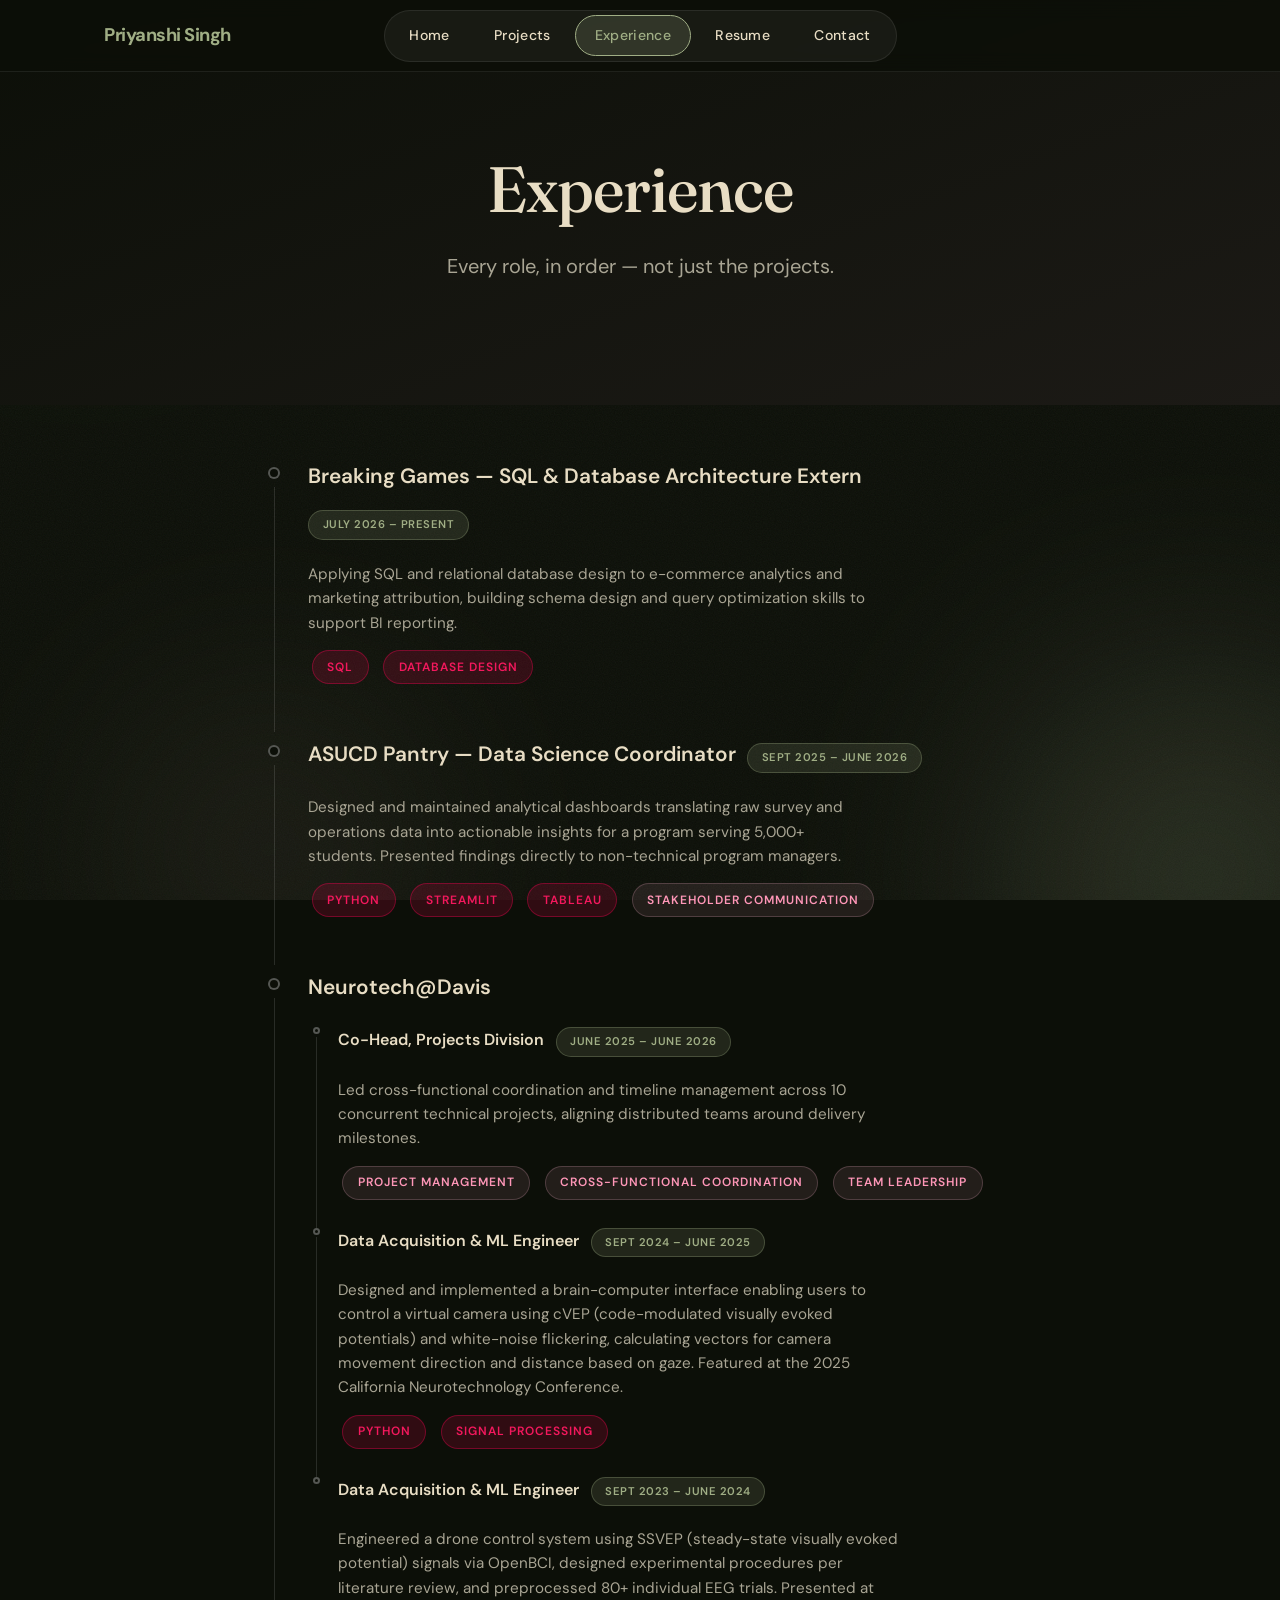
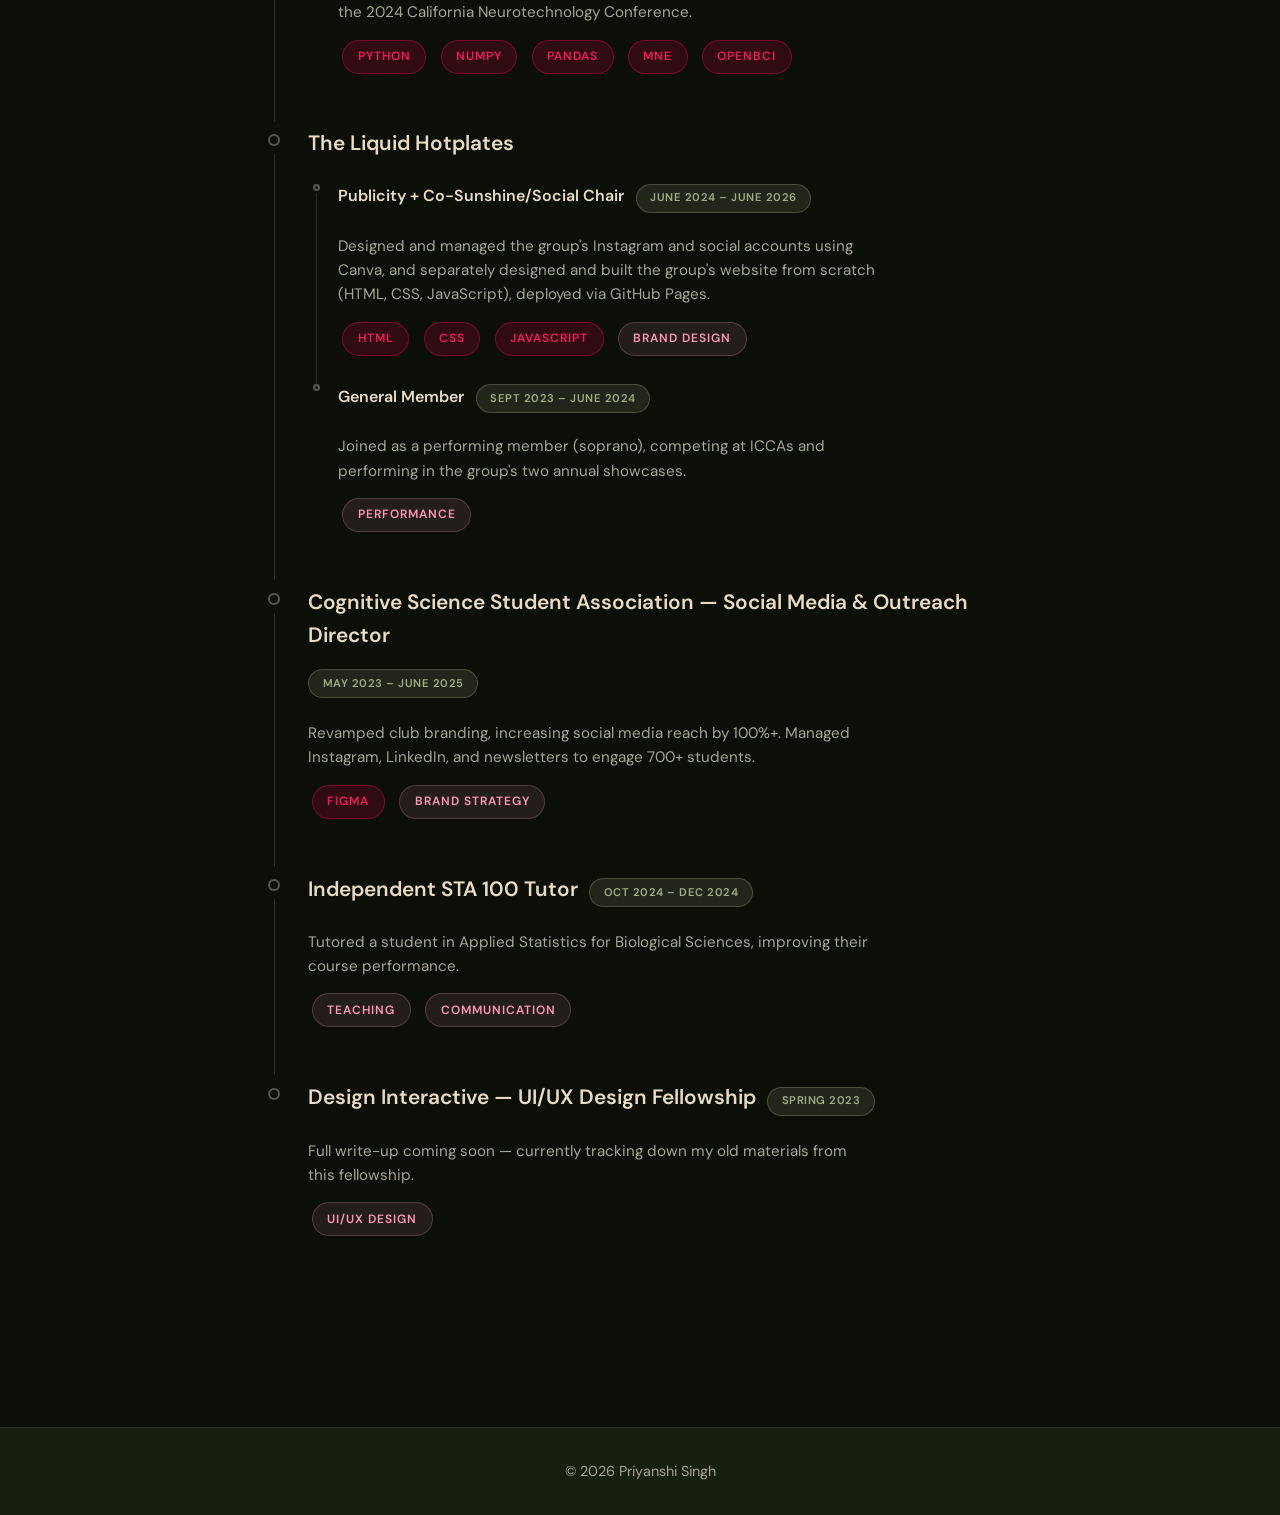
==== commit 9d97a6d4: "index + style bug fixes" ====
--- a/experience.html
+++ b/experience.html
@@ -135,15 +135,38 @@
           <div class="timeline-marker"><div class="timeline-dot"></div></div>
           <div class="timeline-content">
             <div class="timeline-header-row">
-              <span class="timeline-event-title">The Liquid Hotplates — Social Media & Publicity Chair</span>
-              <span class="project-date">Sept 2023 – June 2026</span>
-            </div>
-            <p class="timeline-event-blurb">Designed and managed the group's Instagram and social accounts using Canva, and separately designed and built the group's website from scratch (HTML, CSS, JavaScript), deployed via GitHub Pages.</p>
-            <div class="badge-row" style="justify-content: flex-start;">
-              <span class="tech-badge">HTML</span>
-              <span class="tech-badge">CSS</span>
-              <span class="tech-badge">JavaScript</span>
-              <span class="soft-skill-badge">Brand Design</span>
+              <span class="timeline-event-title">The Liquid Hotplates</span>
+            </div>
+
+            <div class="timeline-subrole">
+              <div class="timeline-submarker"><div class="timeline-subdot"></div></div>
+              <div class="timeline-subrole-content">
+                <div class="timeline-subrole-header">
+                  <span class="timeline-subrole-title">Publicity + Co-Sunshine/Social Chair</span>
+                  <span class="project-date">June 2024 – June 2026</span>
+                </div>
+                <p class="timeline-event-blurb">Designed and managed the group's Instagram and social accounts using Canva, and separately designed and built the group's website from scratch (HTML, CSS, JavaScript), deployed via GitHub Pages.</p>
+                <div class="badge-row" style="justify-content: flex-start;">
+                  <span class="tech-badge">HTML</span>
+                  <span class="tech-badge">CSS</span>
+                  <span class="tech-badge">JavaScript</span>
+                  <span class="soft-skill-badge">Brand Design</span>
+                </div>
+              </div>
+            </div>
+
+            <div class="timeline-subrole">
+              <div class="timeline-submarker"><div class="timeline-subdot"></div></div>
+              <div class="timeline-subrole-content">
+                <div class="timeline-subrole-header">
+                  <span class="timeline-subrole-title">General Member</span>
+                  <span class="project-date">Sept 2023 – June 2024</span>
+                </div>
+                <p class="timeline-event-blurb">Joined as a performing member (soprano), competing at ICCAs and performing in the group's two annual showcases.</p>
+                <div class="badge-row" style="justify-content: flex-start;">
+                  <span class="soft-skill-badge">Performance</span>
+                </div>
+              </div>
             </div>
           </div>
         </a>
--- a/styles.css
+++ b/styles.css
@@ -513,9 +513,6 @@
   margin: 0.25rem;
 }
 
-/* Soft-skill tags for project cards — sits next to tech-badge, same size
-   and shape, but muted gray instead of lavender so the two categories
-   read as distinct without introducing a new color into the palette. */
 .soft-skill-badge {
   display: inline-flex;
   align-items: center;
@@ -531,6 +528,15 @@
   margin: 0.25rem;
 }
 
+/* Smaller badges, project cards only — everywhere else (project detail
+   pages, Skills section, Experience page) keeps the original larger size. */
+.project-card .tech-badge,
+.project-card .soft-skill-badge {
+  font-size: 0.7rem;
+  letter-spacing: 0.5px;
+  padding: 0.3rem 0.85rem;
+}
+
 .badge-row {
   display: flex;
   flex-wrap: wrap;
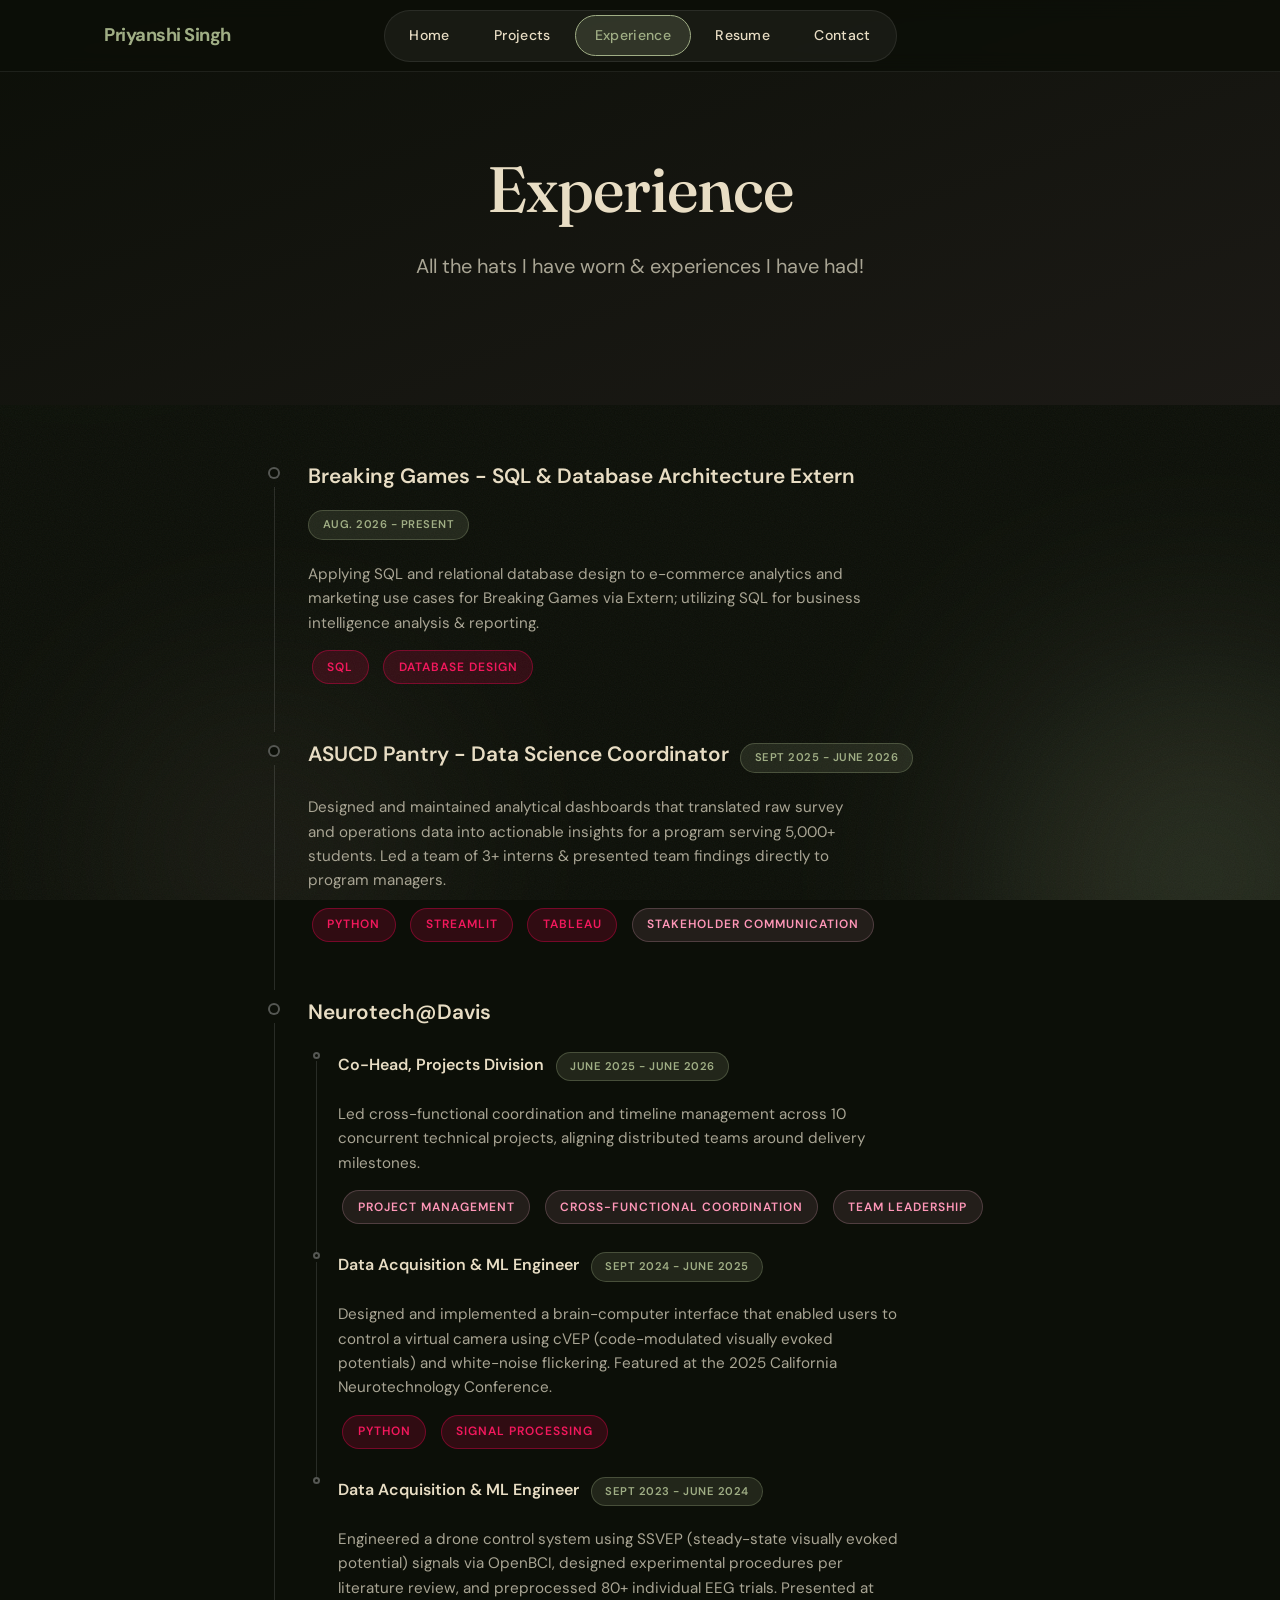
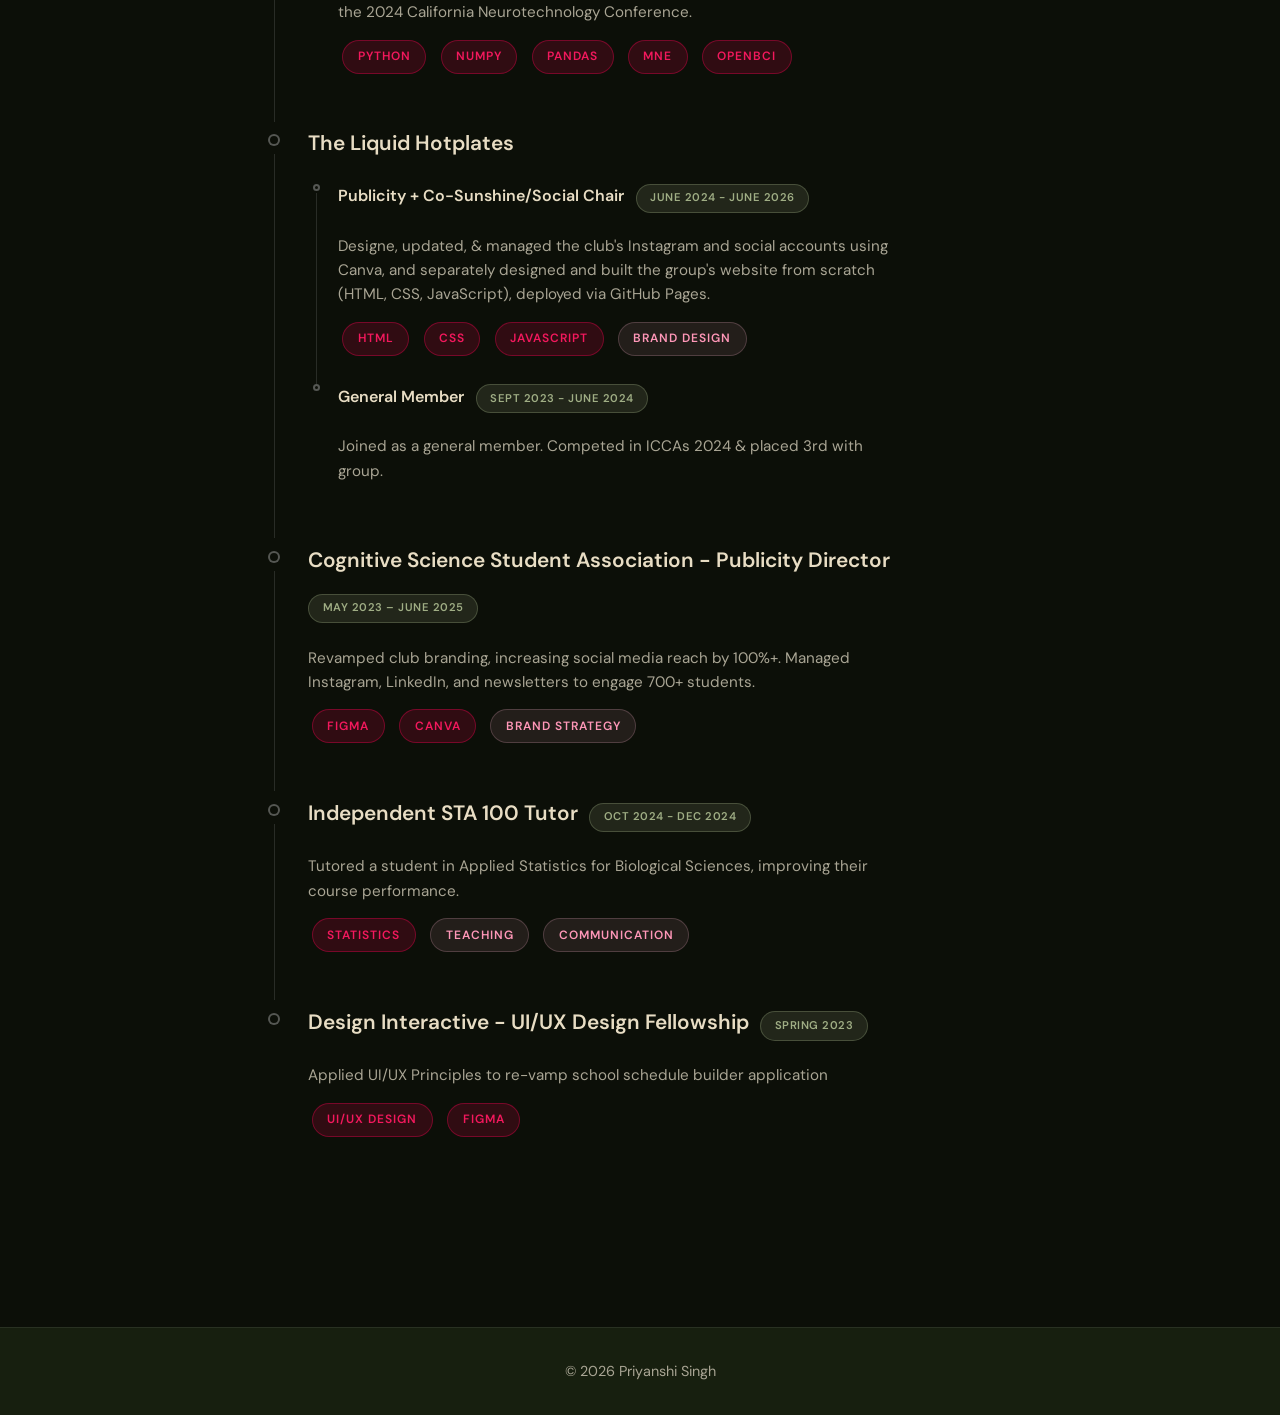
==== commit afbd183f: "projects and experience timeline updates" ====
--- a/experience.html
+++ b/experience.html
@@ -3,7 +3,7 @@
 <head>
   <meta charset="UTF-8">
   <meta name="viewport" content="width=device-width, initial-scale=1.0">
-  <title>Experience — Priyanshi Singh</title>
+  <title>Experience - Priyanshi Singh</title>
   <link rel="stylesheet" href="styles.css">
 </head>
 <body>
@@ -32,7 +32,7 @@
   <section class="hero" style="min-height: 45vh;">
     <div class="hero-content">
       <h1 class="reveal-text">Experience</h1>
-      <p class="reveal-text">Every role, in order — not just the projects.</p>
+      <p class="reveal-text">All the hats I have worn & experiences I have had!</p>
     </div>
   </section>
 
@@ -45,10 +45,10 @@
           <div class="timeline-marker"><div class="timeline-dot"></div></div>
           <div class="timeline-content">
             <div class="timeline-header-row">
-              <span class="timeline-event-title">Breaking Games — SQL & Database Architecture Extern</span>
-              <span class="project-date">July 2026 – Present</span>
-            </div>
-            <p class="timeline-event-blurb">Applying SQL and relational database design to e-commerce analytics and marketing attribution, building schema design and query optimization skills to support BI reporting.</p>
+              <span class="timeline-event-title">Breaking Games - SQL & Database Architecture Extern</span>
+              <span class="project-date">Aug. 2026 - Present</span>
+            </div>
+            <p class="timeline-event-blurb">Applying SQL and relational database design to e-commerce analytics and marketing use cases for Breaking Games via Extern; utilizing SQL for business intelligence analysis & reporting.</p>
             <div class="badge-row" style="justify-content: flex-start;">
               <span class="tech-badge">SQL</span>
               <span class="tech-badge">Database Design</span>
@@ -60,10 +60,10 @@
           <div class="timeline-marker"><div class="timeline-dot"></div></div>
           <div class="timeline-content">
             <div class="timeline-header-row">
-              <span class="timeline-event-title">ASUCD Pantry — Data Science Coordinator</span>
-              <span class="project-date">Sept 2025 – June 2026</span>
-            </div>
-            <p class="timeline-event-blurb">Designed and maintained analytical dashboards translating raw survey and operations data into actionable insights for a program serving 5,000+ students. Presented findings directly to non-technical program managers.</p>
+              <span class="timeline-event-title">ASUCD Pantry - Data Science Coordinator</span>
+              <span class="project-date">Sept 2025 - June 2026</span>
+            </div>
+            <p class="timeline-event-blurb">Designed and maintained analytical dashboards that translated raw survey and operations data into actionable insights for a program serving 5,000+ students. Led a team of 3+ interns & presented team findings directly to program managers.</p>
             <div class="badge-row" style="justify-content: flex-start;">
               <span class="tech-badge">Python</span>
               <span class="tech-badge">Streamlit</span>
@@ -85,7 +85,7 @@
               <div class="timeline-subrole-content">
                 <div class="timeline-subrole-header">
                   <span class="timeline-subrole-title">Co-Head, Projects Division</span>
-                  <span class="project-date">June 2025 – June 2026</span>
+                  <span class="project-date">June 2025 - June 2026</span>
                 </div>
                 <p class="timeline-event-blurb">Led cross-functional coordination and timeline management across 10 concurrent technical projects, aligning distributed teams around delivery milestones.</p>
                 <div class="badge-row" style="justify-content: flex-start;">
@@ -101,9 +101,9 @@
               <div class="timeline-subrole-content">
                 <div class="timeline-subrole-header">
                   <span class="timeline-subrole-title">Data Acquisition & ML Engineer</span>
-                  <span class="project-date">Sept 2024 – June 2025</span>
-                </div>
-                <p class="timeline-event-blurb">Designed and implemented a brain-computer interface enabling users to control a virtual camera using cVEP (code-modulated visually evoked potentials) and white-noise flickering, calculating vectors for camera movement direction and distance based on gaze. Featured at the 2025 California Neurotechnology Conference.</p>
+                  <span class="project-date">Sept 2024 - June 2025</span>
+                </div>
+                <p class="timeline-event-blurb">Designed and implemented a brain-computer interface that enabled users to control a virtual camera using cVEP (code-modulated visually evoked potentials) and white-noise flickering. Featured at the 2025 California Neurotechnology Conference.</p>
                 <div class="badge-row" style="justify-content: flex-start;">
                   <span class="tech-badge">Python</span>
                   <span class="tech-badge">Signal Processing</span>
@@ -116,7 +116,7 @@
               <div class="timeline-subrole-content">
                 <div class="timeline-subrole-header">
                   <span class="timeline-subrole-title">Data Acquisition & ML Engineer</span>
-                  <span class="project-date">Sept 2023 – June 2024</span>
+                  <span class="project-date">Sept 2023 - June 2024</span>
                 </div>
                 <p class="timeline-event-blurb">Engineered a drone control system using SSVEP (steady-state visually evoked potential) signals via OpenBCI, designed experimental procedures per literature review, and preprocessed 80+ individual EEG trials. Presented at the 2024 California Neurotechnology Conference.</p>
                 <div class="badge-row" style="justify-content: flex-start;">
@@ -143,9 +143,9 @@
               <div class="timeline-subrole-content">
                 <div class="timeline-subrole-header">
                   <span class="timeline-subrole-title">Publicity + Co-Sunshine/Social Chair</span>
-                  <span class="project-date">June 2024 – June 2026</span>
-                </div>
-                <p class="timeline-event-blurb">Designed and managed the group's Instagram and social accounts using Canva, and separately designed and built the group's website from scratch (HTML, CSS, JavaScript), deployed via GitHub Pages.</p>
+                  <span class="project-date">June 2024 - June 2026</span>
+                </div>
+                <p class="timeline-event-blurb">Designe, updated, & managed the club's Instagram and social accounts using Canva, and separately designed and built the group's website from scratch (HTML, CSS, JavaScript), deployed via GitHub Pages.</p>
                 <div class="badge-row" style="justify-content: flex-start;">
                   <span class="tech-badge">HTML</span>
                   <span class="tech-badge">CSS</span>
@@ -160,12 +160,9 @@
               <div class="timeline-subrole-content">
                 <div class="timeline-subrole-header">
                   <span class="timeline-subrole-title">General Member</span>
-                  <span class="project-date">Sept 2023 – June 2024</span>
-                </div>
-                <p class="timeline-event-blurb">Joined as a performing member (soprano), competing at ICCAs and performing in the group's two annual showcases.</p>
-                <div class="badge-row" style="justify-content: flex-start;">
-                  <span class="soft-skill-badge">Performance</span>
-                </div>
+                  <span class="project-date">Sept 2023 - June 2024</span>
+                </div>
+                <p class="timeline-event-blurb">Joined as a general member. Competed in ICCAs 2024 & placed 3rd with group.</p>
               </div>
             </div>
           </div>
@@ -175,12 +172,13 @@
           <div class="timeline-marker"><div class="timeline-dot"></div></div>
           <div class="timeline-content">
             <div class="timeline-header-row">
-              <span class="timeline-event-title">Cognitive Science Student Association — Social Media & Outreach Director</span>
+              <span class="timeline-event-title">Cognitive Science Student Association - Publicity Director</span>
               <span class="project-date">May 2023 – June 2025</span>
             </div>
             <p class="timeline-event-blurb">Revamped club branding, increasing social media reach by 100%+. Managed Instagram, LinkedIn, and newsletters to engage 700+ students.</p>
             <div class="badge-row" style="justify-content: flex-start;">
               <span class="tech-badge">Figma</span>
+              <span class="tech-badge">Canva</span>
               <span class="soft-skill-badge">Brand Strategy</span>
             </div>
           </div>
@@ -191,10 +189,11 @@
           <div class="timeline-content">
             <div class="timeline-header-row">
               <span class="timeline-event-title">Independent STA 100 Tutor</span>
-              <span class="project-date">Oct 2024 – Dec 2024</span>
+              <span class="project-date">Oct 2024 - Dec 2024</span>
             </div>
             <p class="timeline-event-blurb">Tutored a student in Applied Statistics for Biological Sciences, improving their course performance.</p>
             <div class="badge-row" style="justify-content: flex-start;">
+              <span class="tech-badge">Statistics</span>
               <span class="soft-skill-badge">Teaching</span>
               <span class="soft-skill-badge">Communication</span>
             </div>
@@ -205,12 +204,13 @@
           <div class="timeline-marker"><div class="timeline-dot"></div></div>
           <div class="timeline-content">
             <div class="timeline-header-row">
-              <span class="timeline-event-title">Design Interactive — UI/UX Design Fellowship</span>
+              <span class="timeline-event-title">Design Interactive - UI/UX Design Fellowship</span>
               <span class="project-date">Spring 2023</span>
             </div>
-            <p class="timeline-event-blurb">Full write-up coming soon — currently tracking down my old materials from this fellowship.</p>
-            <div class="badge-row" style="justify-content: flex-start;">
-              <span class="soft-skill-badge">UI/UX Design</span>
+            <p class="timeline-event-blurb">Applied UI/UX Principles to re-vamp school schedule builder application</p>
+            <div class="badge-row" style="justify-content: flex-start;">
+              <span class="tech-badge">UI/UX Design</span>
+              <span class="tech-badge">Figma</span>
             </div>
           </div>
         </div>
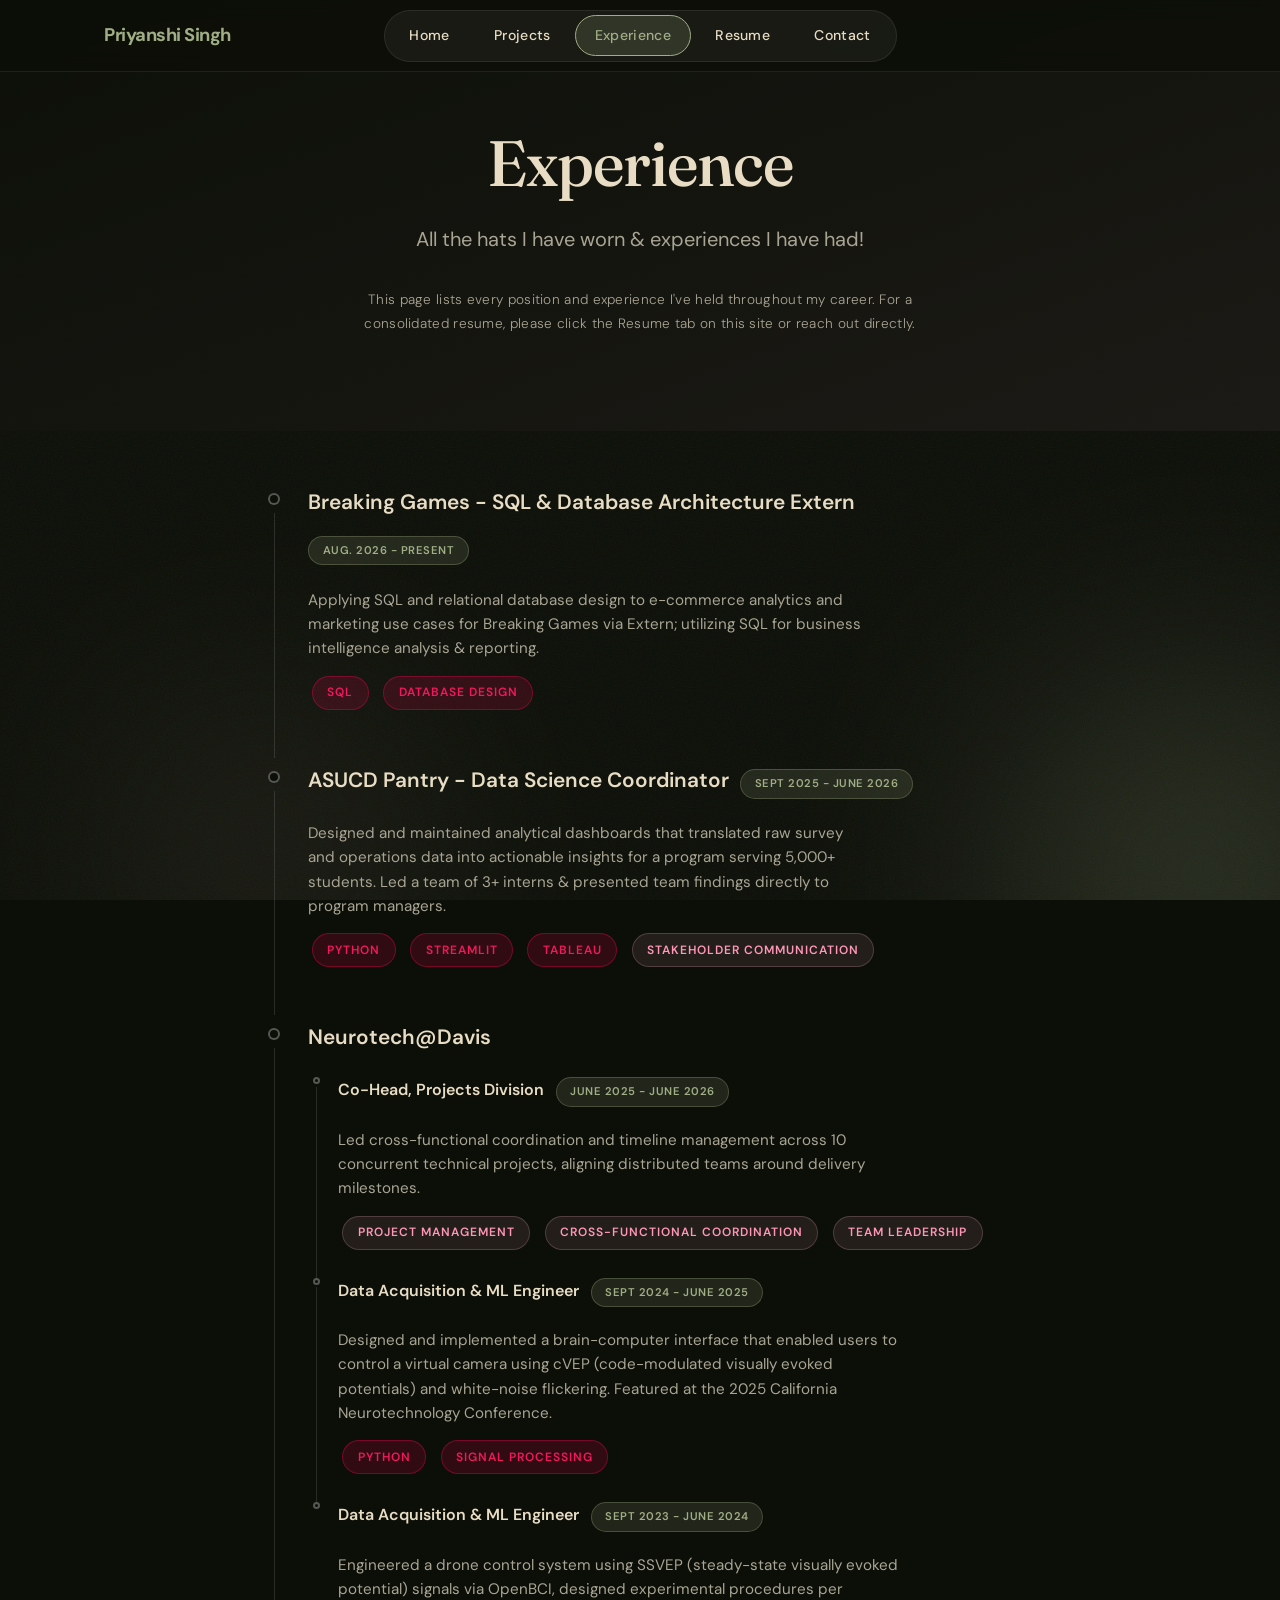
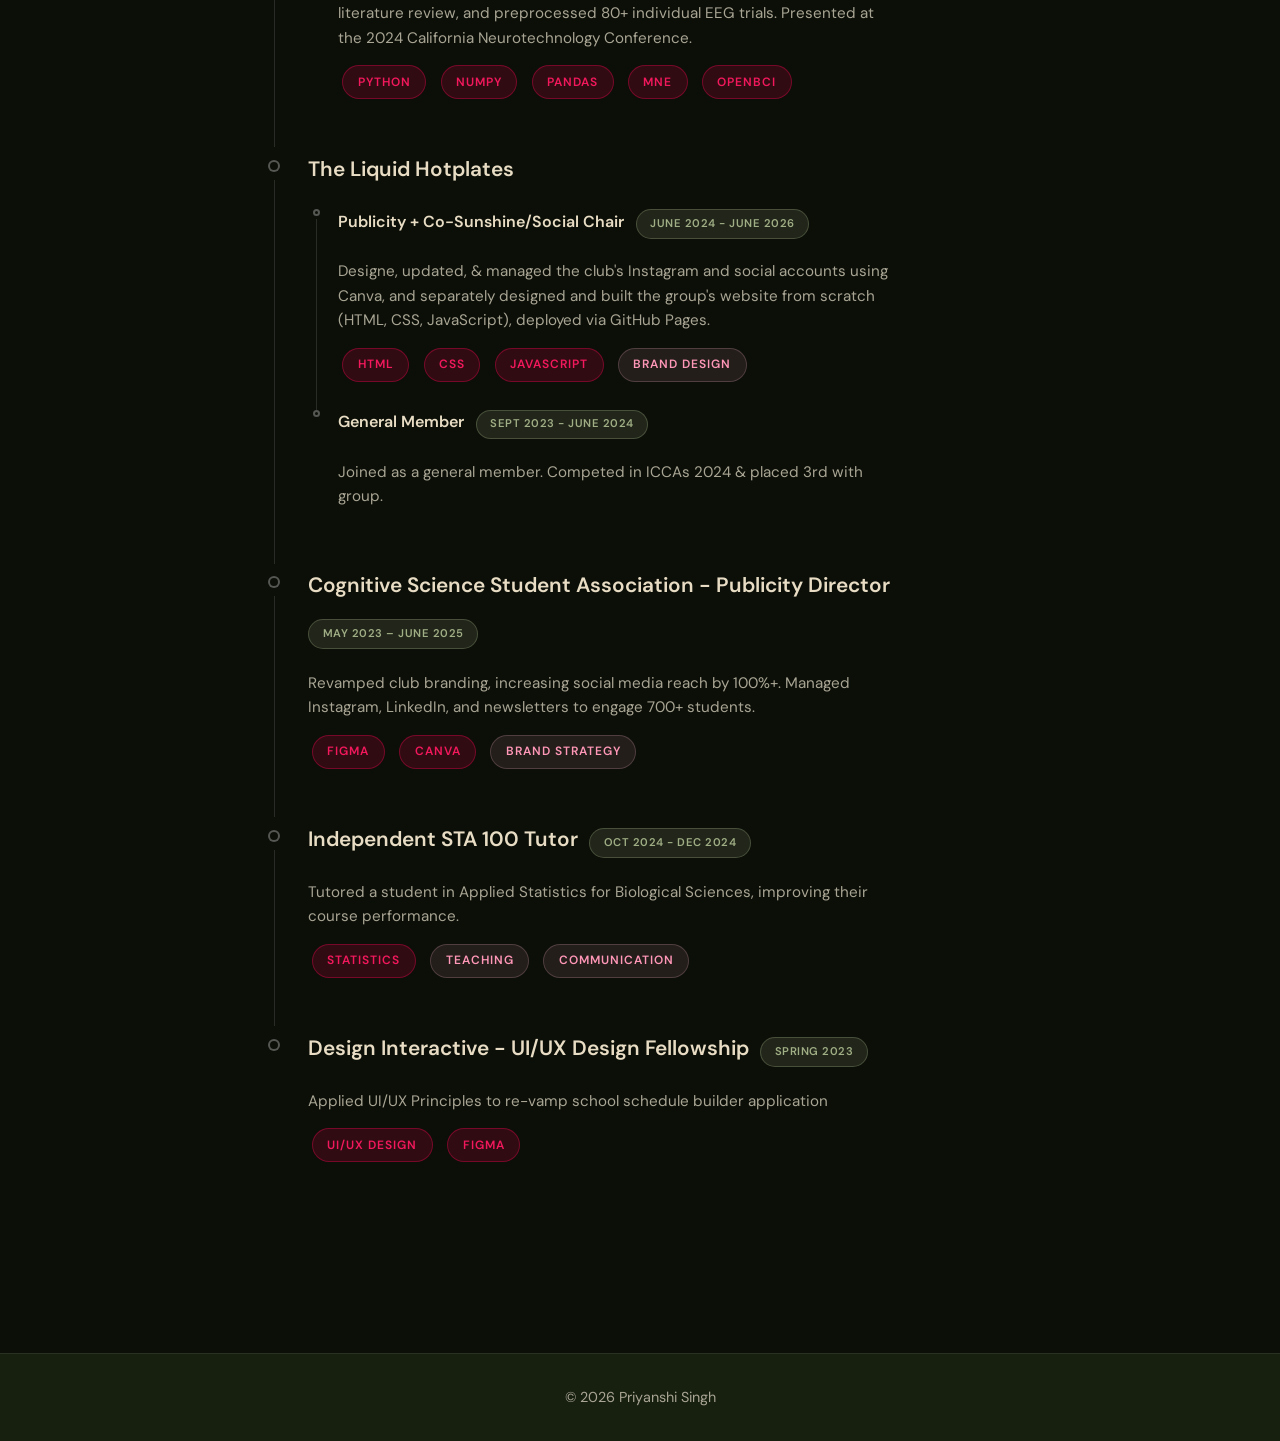
==== commit 6c584e57: "final experience update" ====
--- a/experience.html
+++ b/experience.html
@@ -33,6 +33,9 @@
     <div class="hero-content">
       <h1 class="reveal-text">Experience</h1>
       <p class="reveal-text">All the hats I have worn & experiences I have had!</p>
+      <p style="font-size: 0.85rem; font-weight: 300; letter-spacing: 0.3px; color: var(--text-muted); margin-top: 0.3rem; max-width: 600px; margin-left: auto; margin-right: auto;">
+        This page lists every position and experience I've held throughout my career. For a consolidated resume, please click the Resume tab on this site or reach out directly.
+      </p>
     </div>
   </section>
 
